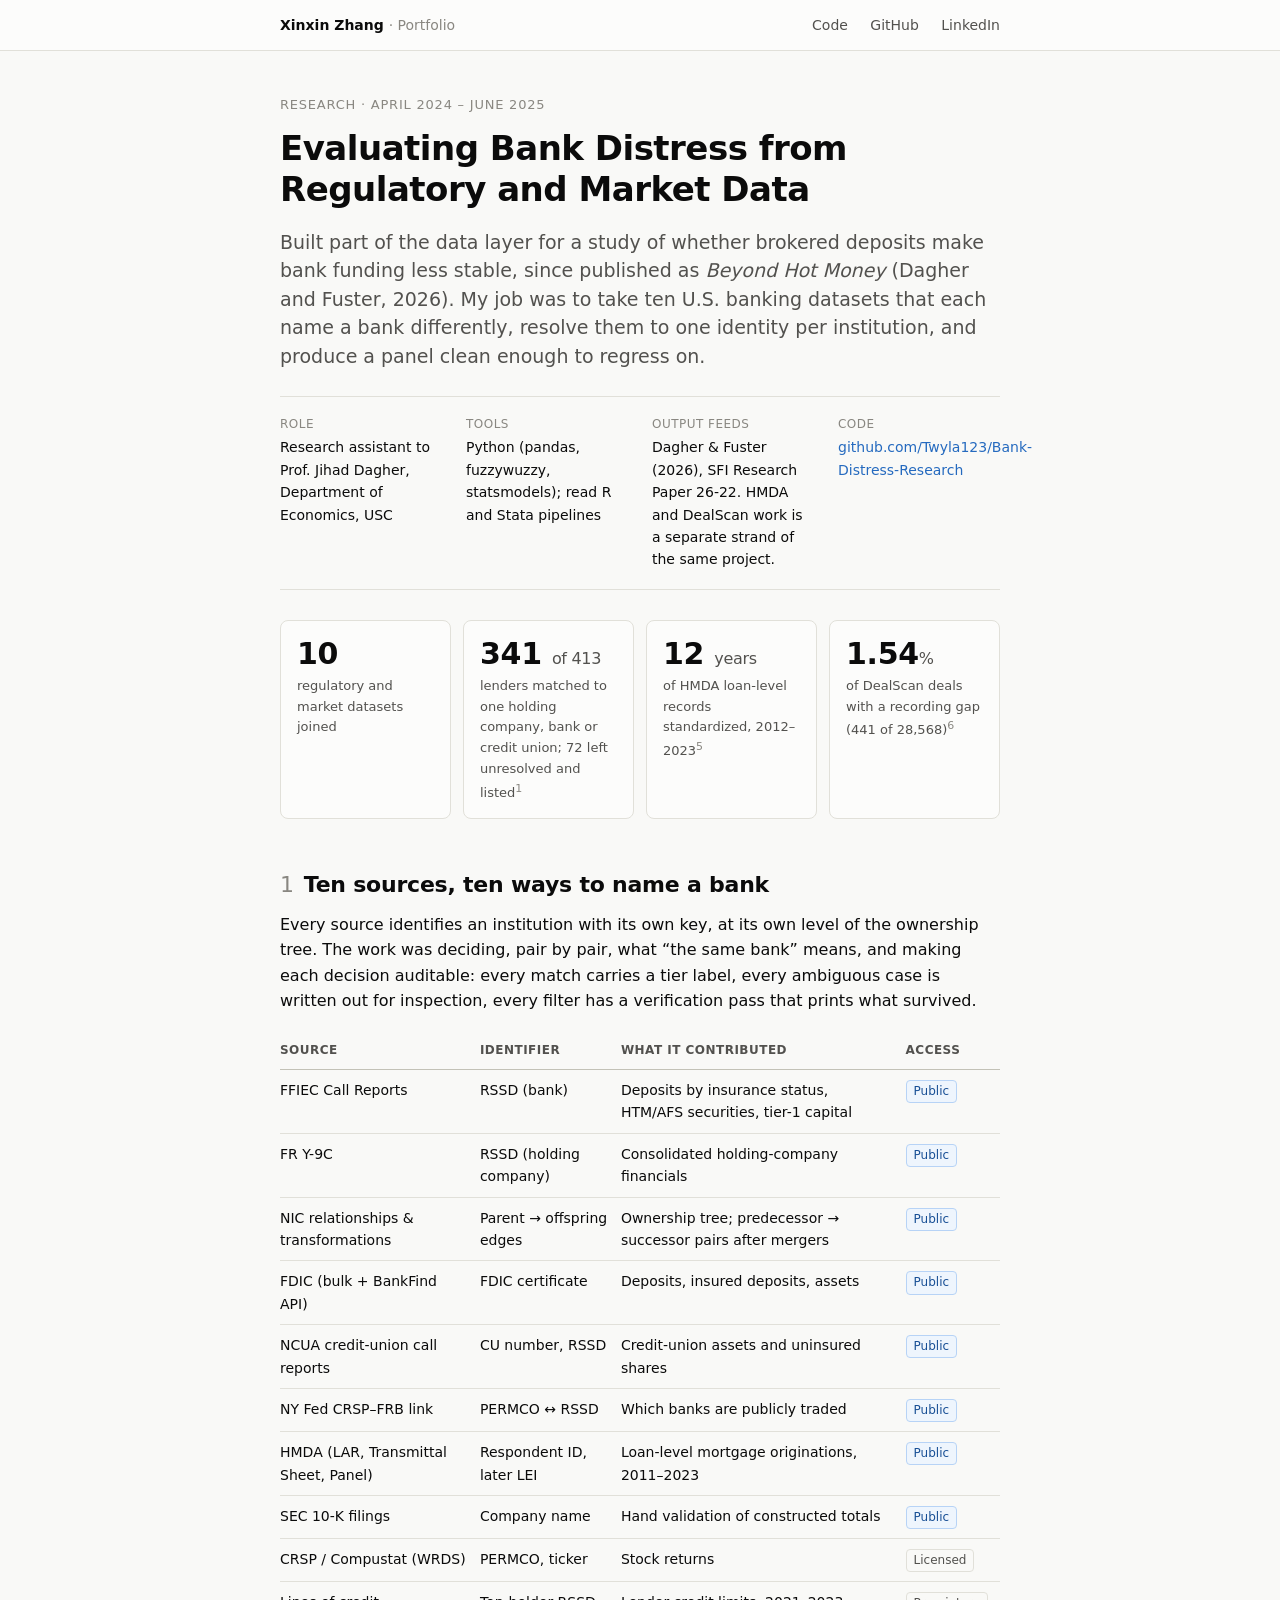
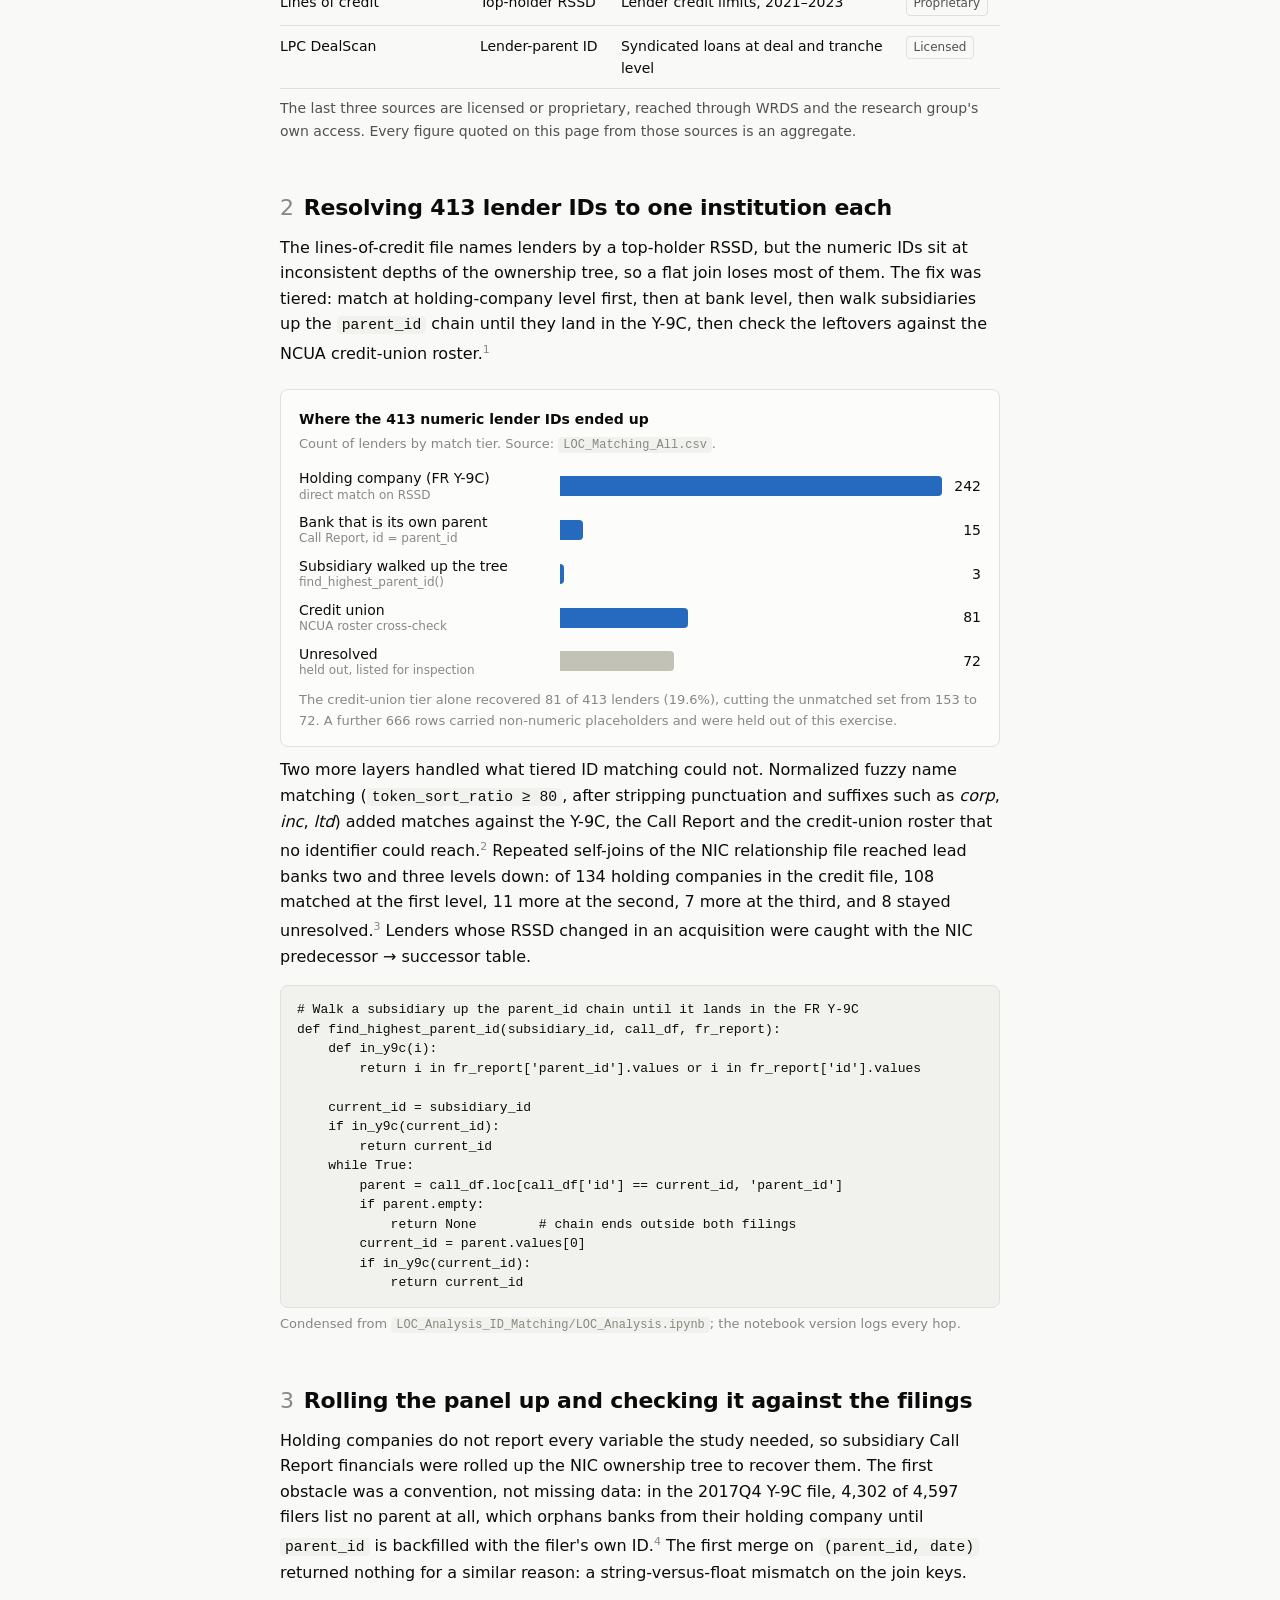
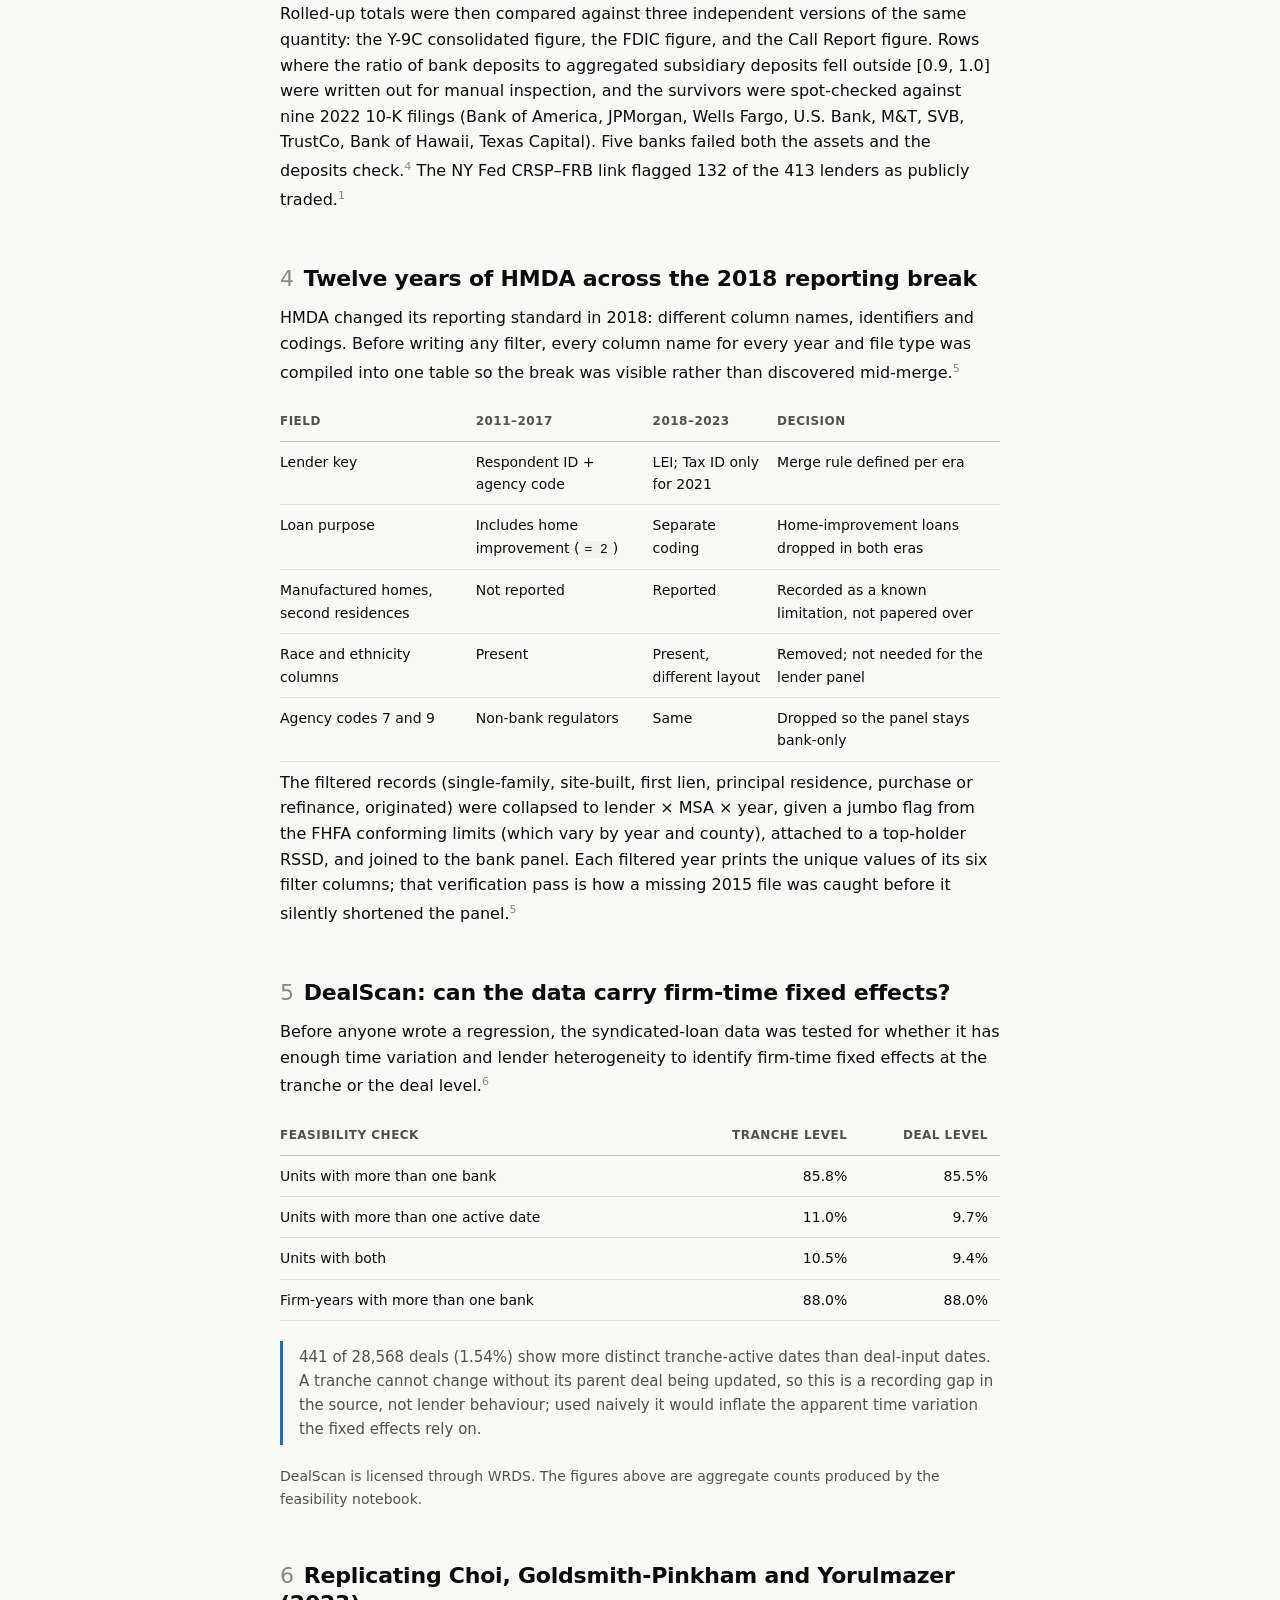
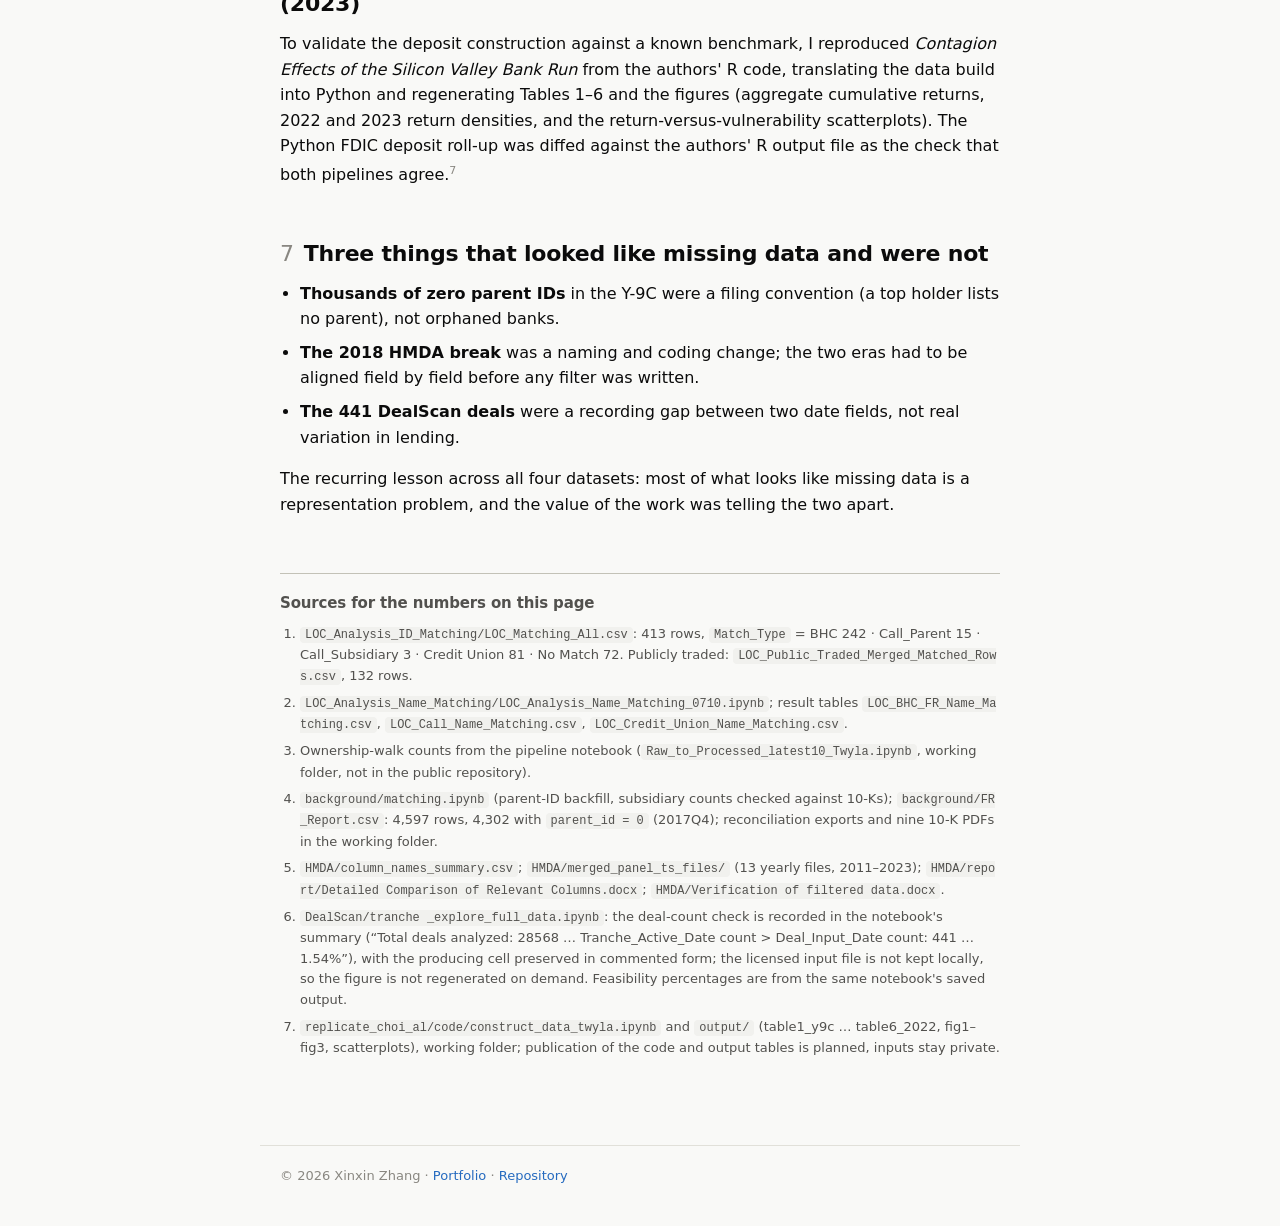
==== projects/bank-distress.html @ 2de37582 "Rewrite the homepage and add a project page for the bank distress work - homepage: identity and cont" ====
<!DOCTYPE html>
<html lang="en">
<head>
  <meta charset="UTF-8" />
  <meta name="viewport" content="width=device-width, initial-scale=1.0" />
  <title>Evaluating Bank Distress from Regulatory and Market Data · Xinxin Zhang</title>
  <meta name="description" content="How ten U.S. banking datasets were resolved to one bank identity, cross-checked against filings, and tested for fixed-effects feasibility. Research assistantship, USC Economics, 2024–2025." />
  <style>
    :root {
      color-scheme: light;
      --page: #f9f9f7;
      --surface: #fcfcfb;
      --ink: #0b0b0b;
      --ink-2: #52514e;
      --muted: #898781;
      --hairline: #e1e0d9;
      --baseline: #c3c2b7;
      --accent: #256abf;
      --accent-soft: #cde2fb;
      --code-bg: #f1f1ee;
      --max: 760px;
    }
    * { box-sizing: border-box; }
    html { -webkit-text-size-adjust: 100%; }
    body {
      margin: 0;
      background: var(--page);
      color: var(--ink);
      font: 16px/1.6 system-ui, -apple-system, "Segoe UI", Roboto, "Helvetica Neue", Arial, sans-serif;
      -webkit-font-smoothing: antialiased;
    }
    a { color: var(--accent); text-decoration: none; }
    a:hover { text-decoration: underline; }

    /* Top bar */
    .top {
      border-bottom: 1px solid var(--hairline);
      background: var(--surface);
    }
    .top-inner {
      max-width: var(--max); margin: 0 auto; padding: 14px 20px;
      display: flex; justify-content: space-between; align-items: center; gap: 16px; flex-wrap: wrap;
      font-size: 14px;
    }
    .top-inner .home { color: var(--ink); font-weight: 600; }
    .top-inner .home span { color: var(--muted); font-weight: 400; }
    .top-inner nav a { margin-left: 18px; color: var(--ink-2); }

    main { max-width: var(--max); margin: 0 auto; padding: 44px 20px 80px; }

    /* Title block */
    .eyebrow { font-size: 13px; letter-spacing: .06em; text-transform: uppercase; color: var(--muted); margin: 0 0 12px; }
    h1 { font-size: 34px; line-height: 1.2; letter-spacing: -.015em; margin: 0 0 18px; font-weight: 700; }
    .dek { font-size: 19px; line-height: 1.5; color: var(--ink-2); margin: 0 0 26px; }
    .meta {
      display: grid; grid-template-columns: repeat(auto-fit, minmax(150px, 1fr)); gap: 14px 24px;
      padding: 18px 0; border-top: 1px solid var(--hairline); border-bottom: 1px solid var(--hairline);
      font-size: 14px;
    }
    .meta dt { color: var(--muted); font-size: 12px; letter-spacing: .04em; text-transform: uppercase; margin-bottom: 2px; }
    .meta dd { margin: 0; color: var(--ink); }

    /* Stat tiles */
    .stats { display: grid; grid-template-columns: repeat(auto-fit, minmax(150px, 1fr)); gap: 12px; margin: 30px 0 10px; }
    .stat { background: var(--surface); border: 1px solid var(--hairline); border-radius: 8px; padding: 16px 16px 14px; }
    .stat .v { font-size: 30px; font-weight: 600; line-height: 1.1; letter-spacing: -.01em; }
    .stat .v small { font-size: 16px; font-weight: 500; color: var(--ink-2); }
    .stat .l { font-size: 13px; color: var(--ink-2); margin-top: 6px; }

    /* Sections */
    h2 { font-size: 22px; line-height: 1.3; letter-spacing: -.01em; margin: 52px 0 12px; font-weight: 700; }
    h2 .n { color: var(--muted); font-weight: 500; margin-right: 10px; }
    p { margin: 0 0 16px; }
    .note { font-size: 14px; color: var(--ink-2); }
    sup a { font-size: 11px; color: var(--muted); }

    /* Tables */
    .tbl-wrap { overflow-x: auto; margin: 18px 0 8px; }
    table { border-collapse: collapse; width: 100%; font-size: 14px; }
    th, td { text-align: left; padding: 9px 12px 9px 0; border-bottom: 1px solid var(--hairline); vertical-align: top; }
    th { font-weight: 600; color: var(--ink-2); font-size: 12px; letter-spacing: .04em; text-transform: uppercase; border-bottom: 1px solid var(--baseline); }
    td.num { font-variant-numeric: tabular-nums; text-align: right; padding-right: 12px; white-space: nowrap; }
    th.num { text-align: right; padding-right: 12px; }
    .tag { display: inline-block; font-size: 12px; padding: 1px 7px; border-radius: 4px; border: 1px solid var(--hairline); color: var(--ink-2); white-space: nowrap; }
    .tag.pub { border-color: #b7d3f6; color: #184f95; background: #eef5fd; }

    /* Bar chart (HTML) */
    figure { margin: 22px 0 10px; background: var(--surface); border: 1px solid var(--hairline); border-radius: 8px; padding: 18px 18px 14px; }
    figure .ft { font-size: 14px; font-weight: 600; margin: 0 0 4px; }
    figure .fs { font-size: 13px; color: var(--muted); margin: 0 0 14px; }
    .bars { display: grid; grid-template-columns: minmax(150px, 1.3fr) minmax(120px, 2fr) auto; gap: 10px 12px; align-items: center; font-size: 14px; }
    .bars .lab { color: var(--ink); line-height: 1.3; }
    .bars .lab small { display: block; color: var(--muted); font-size: 12px; }
    .bars .track { height: 20px; position: relative; }
    .bars .bar { position: absolute; left: 0; top: 0; height: 20px; background: var(--accent); border-radius: 0 4px 4px 0; }
    .bars .bar.off { background: var(--baseline); }
    .bars .val { font-variant-numeric: tabular-nums; color: var(--ink); min-width: 3ch; text-align: right; }
    figcaption { font-size: 13px; color: var(--muted); margin-top: 12px; }

    /* Code */
    pre { background: var(--code-bg); border: 1px solid var(--hairline); border-radius: 8px; padding: 14px 16px; overflow-x: auto; font: 13px/1.5 ui-monospace, "SF Mono", Menlo, Consolas, monospace; margin: 14px 0 6px; }
    code { font-family: ui-monospace, "SF Mono", Menlo, Consolas, monospace; font-size: .92em; background: var(--code-bg); padding: 1px 5px; border-radius: 4px; }
    pre code { background: none; padding: 0; font-size: inherit; }
    .cap { font-size: 13px; color: var(--muted); margin: 0 0 16px; }

    /* Callout */
    .callout { border-left: 3px solid var(--accent); padding: 4px 0 4px 16px; margin: 20px 0; color: var(--ink-2); font-size: 15px; }

    ul.tight { padding-left: 20px; margin: 0 0 16px; }
    ul.tight li { margin-bottom: 8px; }

    /* Sources */
    .sources { margin-top: 56px; padding-top: 20px; border-top: 1px solid var(--baseline); font-size: 13px; color: var(--ink-2); }
    .sources h2 { font-size: 15px; margin: 0 0 10px; }
    .sources ol { padding-left: 20px; margin: 0; }
    .sources li { margin-bottom: 6px; }
    .sources code { word-break: break-all; }

    footer { max-width: var(--max); margin: 0 auto; padding: 20px 20px 48px; font-size: 13px; color: var(--muted); border-top: 1px solid var(--hairline); }

    @media (max-width: 560px) {
      h1 { font-size: 27px; }
      .dek { font-size: 17px; }
      .stat .v { font-size: 26px; }
      .bars { grid-template-columns: 1fr; gap: 4px 0; }
      .bars .track { margin-top: 4px; }
      .bars .val { text-align: left; margin-bottom: 10px; }
    }
    @media print {
      .top, footer { display: none; }
      body { background: #fff; }
      figure, .stat, pre { break-inside: avoid; }
    }
  </style>
</head>
<body>
  <div class="top">
    <div class="top-inner">
      <a class="home" href="../index.html">Xinxin Zhang <span>· Portfolio</span></a>
      <nav>
        <a href="https://github.com/Twyla123/Bank-Distress-Research" target="_blank" rel="noopener">Code</a>
        <a href="https://github.com/Twyla123" target="_blank" rel="noopener">GitHub</a>
        <a href="https://linkedin.com/in/twyla-zhang" target="_blank" rel="noopener">LinkedIn</a>
      </nav>
    </div>
  </div>

  <main>
    <p class="eyebrow">Research · April 2024 – June 2025</p>
    <h1>Evaluating Bank Distress from Regulatory and Market Data</h1>
    <p class="dek">Built part of the data layer for a study of whether brokered deposits make bank funding less stable, since published as <em>Beyond Hot Money</em> (Dagher and Fuster, 2026). My job was to take ten U.S. banking datasets that each name a bank differently, resolve them to one identity per institution, and produce a panel clean enough to regress on.</p>

    <dl class="meta">
      <div><dt>Role</dt><dd>Research assistant to Prof. Jihad Dagher, Department of Economics, USC</dd></div>
      <div><dt>Tools</dt><dd>Python (pandas, fuzzywuzzy, statsmodels); read R and Stata pipelines</dd></div>
      <div><dt>Output feeds</dt><dd>Dagher &amp; Fuster (2026), SFI Research Paper 26-22. HMDA and DealScan work is a separate strand of the same project.</dd></div>
      <div><dt>Code</dt><dd><a href="https://github.com/Twyla123/Bank-Distress-Research" target="_blank" rel="noopener">github.com/Twyla123/Bank-Distress-Research</a></dd></div>
    </dl>

    <div class="stats">
      <div class="stat"><div class="v">10</div><div class="l">regulatory and market datasets joined</div></div>
      <div class="stat"><div class="v">341 <small>of 413</small></div><div class="l">lenders matched to one holding company, bank or credit union; 72 left unresolved and listed<sup><a href="#s1">1</a></sup></div></div>
      <div class="stat"><div class="v">12 <small>years</small></div><div class="l">of HMDA loan-level records standardized, 2012–2023<sup><a href="#s5">5</a></sup></div></div>
      <div class="stat"><div class="v">1.54<small>%</small></div><div class="l">of DealScan deals with a recording gap (441 of 28,568)<sup><a href="#s6">6</a></sup></div></div>
    </div>

    <h2><span class="n">1</span>Ten sources, ten ways to name a bank</h2>
    <p>Every source identifies an institution with its own key, at its own level of the ownership tree. The work was deciding, pair by pair, what “the same bank” means, and making each decision auditable: every match carries a tier label, every ambiguous case is written out for inspection, every filter has a verification pass that prints what survived.</p>
    <div class="tbl-wrap">
      <table>
        <thead><tr><th>Source</th><th>Identifier</th><th>What it contributed</th><th>Access</th></tr></thead>
        <tbody>
          <tr><td>FFIEC Call Reports</td><td>RSSD (bank)</td><td>Deposits by insurance status, HTM/AFS securities, tier-1 capital</td><td><span class="tag pub">Public</span></td></tr>
          <tr><td>FR Y-9C</td><td>RSSD (holding company)</td><td>Consolidated holding-company financials</td><td><span class="tag pub">Public</span></td></tr>
          <tr><td>NIC relationships &amp; transformations</td><td>Parent → offspring edges</td><td>Ownership tree; predecessor → successor pairs after mergers</td><td><span class="tag pub">Public</span></td></tr>
          <tr><td>FDIC (bulk + BankFind API)</td><td>FDIC certificate</td><td>Deposits, insured deposits, assets</td><td><span class="tag pub">Public</span></td></tr>
          <tr><td>NCUA credit-union call reports</td><td>CU number, RSSD</td><td>Credit-union assets and uninsured shares</td><td><span class="tag pub">Public</span></td></tr>
          <tr><td>NY Fed CRSP–FRB link</td><td>PERMCO ↔ RSSD</td><td>Which banks are publicly traded</td><td><span class="tag pub">Public</span></td></tr>
          <tr><td>HMDA (LAR, Transmittal Sheet, Panel)</td><td>Respondent ID, later LEI</td><td>Loan-level mortgage originations, 2011–2023</td><td><span class="tag pub">Public</span></td></tr>
          <tr><td>SEC 10-K filings</td><td>Company name</td><td>Hand validation of constructed totals</td><td><span class="tag pub">Public</span></td></tr>
          <tr><td>CRSP / Compustat (WRDS)</td><td>PERMCO, ticker</td><td>Stock returns</td><td><span class="tag">Licensed</span></td></tr>
          <tr><td>Lines of credit</td><td>Top-holder RSSD</td><td>Lender credit limits, 2021–2023</td><td><span class="tag">Proprietary</span></td></tr>
          <tr><td>LPC DealScan</td><td>Lender-parent ID</td><td>Syndicated loans at deal and tranche level</td><td><span class="tag">Licensed</span></td></tr>
        </tbody>
      </table>
    </div>
    <p class="note">The last three sources are licensed or proprietary, reached through WRDS and the research group's own access. Every figure quoted on this page from those sources is an aggregate.</p>

    <h2><span class="n">2</span>Resolving 413 lender IDs to one institution each</h2>
    <p>The lines-of-credit file names lenders by a top-holder RSSD, but the numeric IDs sit at inconsistent depths of the ownership tree, so a flat join loses most of them. The fix was tiered: match at holding-company level first, then at bank level, then walk subsidiaries up the <code>parent_id</code> chain until they land in the Y-9C, then check the leftovers against the NCUA credit-union roster.<sup><a href="#s1">1</a></sup></p>

    <figure>
      <p class="ft">Where the 413 numeric lender IDs ended up</p>
      <p class="fs">Count of lenders by match tier. Source: <code>LOC_Matching_All.csv</code>.</p>
      <div class="bars" role="img" aria-label="Bar chart: 242 matched at holding-company level, 15 at bank level as their own parent, 3 at subsidiary level walked up, 81 recovered via the credit-union roster, 72 unresolved.">
        <div class="lab">Holding company (FR Y-9C)<small>direct match on RSSD</small></div><div class="track"><div class="bar" style="width:100%" title="242 lenders"></div></div><div class="val">242</div>
        <div class="lab">Bank that is its own parent<small>Call Report, id = parent_id</small></div><div class="track"><div class="bar" style="width:6.2%" title="15 lenders"></div></div><div class="val">15</div>
        <div class="lab">Subsidiary walked up the tree<small>find_highest_parent_id()</small></div><div class="track"><div class="bar" style="width:1.2%" title="3 lenders"></div></div><div class="val">3</div>
        <div class="lab">Credit union<small>NCUA roster cross-check</small></div><div class="track"><div class="bar" style="width:33.5%" title="81 lenders"></div></div><div class="val">81</div>
        <div class="lab">Unresolved<small>held out, listed for inspection</small></div><div class="track"><div class="bar off" style="width:29.8%" title="72 lenders"></div></div><div class="val">72</div>
      </div>
      <figcaption>The credit-union tier alone recovered 81 of 413 lenders (19.6%), cutting the unmatched set from 153 to 72. A further 666 rows carried non-numeric placeholders and were held out of this exercise.</figcaption>
    </figure>

    <p>Two more layers handled what tiered ID matching could not. Normalized fuzzy name matching (<code>token_sort_ratio ≥ 80</code>, after stripping punctuation and suffixes such as <em>corp</em>, <em>inc</em>, <em>ltd</em>) added matches against the Y-9C, the Call Report and the credit-union roster that no identifier could reach.<sup><a href="#s2">2</a></sup> Repeated self-joins of the NIC relationship file reached lead banks two and three levels down: of 134 holding companies in the credit file, 108 matched at the first level, 11 more at the second, 7 more at the third, and 8 stayed unresolved.<sup><a href="#s3">3</a></sup> Lenders whose RSSD changed in an acquisition were caught with the NIC predecessor → successor table.</p>

    <pre><code># Walk a subsidiary up the parent_id chain until it lands in the FR Y-9C
def find_highest_parent_id(subsidiary_id, call_df, fr_report):
    def in_y9c(i):
        return i in fr_report['parent_id'].values or i in fr_report['id'].values

    current_id = subsidiary_id
    if in_y9c(current_id):
        return current_id
    while True:
        parent = call_df.loc[call_df['id'] == current_id, 'parent_id']
        if parent.empty:
            return None        # chain ends outside both filings
        current_id = parent.values[0]
        if in_y9c(current_id):
            return current_id</code></pre>
    <p class="cap">Condensed from <code>LOC_Analysis_ID_Matching/LOC_Analysis.ipynb</code>; the notebook version logs every hop.</p>

    <h2><span class="n">3</span>Rolling the panel up and checking it against the filings</h2>
    <p>Holding companies do not report every variable the study needed, so subsidiary Call Report financials were rolled up the NIC ownership tree to recover them. The first obstacle was a convention, not missing data: in the 2017Q4 Y-9C file, 4,302 of 4,597 filers list no parent at all, which orphans banks from their holding company until <code>parent_id</code> is backfilled with the filer's own ID.<sup><a href="#s4">4</a></sup> The first merge on <code>(parent_id, date)</code> returned nothing for a similar reason: a string-versus-float mismatch on the join keys.</p>
    <p>Rolled-up totals were then compared against three independent versions of the same quantity: the Y-9C consolidated figure, the FDIC figure, and the Call Report figure. Rows where the ratio of bank deposits to aggregated subsidiary deposits fell outside [0.9, 1.0] were written out for manual inspection, and the survivors were spot-checked against nine 2022 10-K filings (Bank of America, JPMorgan, Wells Fargo, U.S. Bank, M&amp;T, SVB, TrustCo, Bank of Hawaii, Texas Capital). Five banks failed both the assets and the deposits check.<sup><a href="#s4">4</a></sup> The NY Fed CRSP–FRB link flagged 132 of the 413 lenders as publicly traded.<sup><a href="#s1">1</a></sup></p>

    <h2><span class="n">4</span>Twelve years of HMDA across the 2018 reporting break</h2>
    <p>HMDA changed its reporting standard in 2018: different column names, identifiers and codings. Before writing any filter, every column name for every year and file type was compiled into one table so the break was visible rather than discovered mid-merge.<sup><a href="#s5">5</a></sup></p>
    <div class="tbl-wrap">
      <table>
        <thead><tr><th>Field</th><th>2011–2017</th><th>2018–2023</th><th>Decision</th></tr></thead>
        <tbody>
          <tr><td>Lender key</td><td>Respondent ID + agency code</td><td>LEI; Tax ID only for 2021</td><td>Merge rule defined per era</td></tr>
          <tr><td>Loan purpose</td><td>Includes home improvement (<code>= 2</code>)</td><td>Separate coding</td><td>Home-improvement loans dropped in both eras</td></tr>
          <tr><td>Manufactured homes, second residences</td><td>Not reported</td><td>Reported</td><td>Recorded as a known limitation, not papered over</td></tr>
          <tr><td>Race and ethnicity columns</td><td>Present</td><td>Present, different layout</td><td>Removed; not needed for the lender panel</td></tr>
          <tr><td>Agency codes 7 and 9</td><td>Non-bank regulators</td><td>Same</td><td>Dropped so the panel stays bank-only</td></tr>
        </tbody>
      </table>
    </div>
    <p>The filtered records (single-family, site-built, first lien, principal residence, purchase or refinance, originated) were collapsed to lender × MSA × year, given a jumbo flag from the FHFA conforming limits (which vary by year and county), attached to a top-holder RSSD, and joined to the bank panel. Each filtered year prints the unique values of its six filter columns; that verification pass is how a missing 2015 file was caught before it silently shortened the panel.<sup><a href="#s5">5</a></sup></p>

    <h2><span class="n">5</span>DealScan: can the data carry firm-time fixed effects?</h2>
    <p>Before anyone wrote a regression, the syndicated-loan data was tested for whether it has enough time variation and lender heterogeneity to identify firm-time fixed effects at the tranche or the deal level.<sup><a href="#s6">6</a></sup></p>
    <div class="tbl-wrap">
      <table>
        <thead><tr><th>Feasibility check</th><th class="num">Tranche level</th><th class="num">Deal level</th></tr></thead>
        <tbody>
          <tr><td>Units with more than one bank</td><td class="num">85.8%</td><td class="num">85.5%</td></tr>
          <tr><td>Units with more than one active date</td><td class="num">11.0%</td><td class="num">9.7%</td></tr>
          <tr><td>Units with both</td><td class="num">10.5%</td><td class="num">9.4%</td></tr>
          <tr><td>Firm-years with more than one bank</td><td class="num">88.0%</td><td class="num">88.0%</td></tr>
        </tbody>
      </table>
    </div>
    <div class="callout">441 of 28,568 deals (1.54%) show more distinct tranche-active dates than deal-input dates. A tranche cannot change without its parent deal being updated, so this is a recording gap in the source, not lender behaviour; used naively it would inflate the apparent time variation the fixed effects rely on.</div>
    <p class="note">DealScan is licensed through WRDS. The figures above are aggregate counts produced by the feasibility notebook.</p>

    <h2><span class="n">6</span>Replicating Choi, Goldsmith-Pinkham and Yorulmazer (2023)</h2>
    <p>To validate the deposit construction against a known benchmark, I reproduced <em>Contagion Effects of the Silicon Valley Bank Run</em> from the authors' R code, translating the data build into Python and regenerating Tables 1–6 and the figures (aggregate cumulative returns, 2022 and 2023 return densities, and the return-versus-vulnerability scatterplots). The Python FDIC deposit roll-up was diffed against the authors' R output file as the check that both pipelines agree.<sup><a href="#s7">7</a></sup></p>

    <h2><span class="n">7</span>Three things that looked like missing data and were not</h2>
    <ul class="tight">
      <li><strong>Thousands of zero parent IDs</strong> in the Y-9C were a filing convention (a top holder lists no parent), not orphaned banks.</li>
      <li><strong>The 2018 HMDA break</strong> was a naming and coding change; the two eras had to be aligned field by field before any filter was written.</li>
      <li><strong>The 441 DealScan deals</strong> were a recording gap between two date fields, not real variation in lending.</li>
    </ul>
    <p>The recurring lesson across all four datasets: most of what looks like missing data is a representation problem, and the value of the work was telling the two apart.</p>

    <section class="sources" id="sources">
      <h2>Sources for the numbers on this page</h2>
      <ol>
        <li id="s1"><code>LOC_Analysis_ID_Matching/LOC_Matching_All.csv</code>: 413 rows, <code>Match_Type</code> = BHC 242 · Call_Parent 15 · Call_Subsidiary 3 · Credit Union 81 · No Match 72. Publicly traded: <code>LOC_Public_Traded_Merged_Matched_Rows.csv</code>, 132 rows.</li>
        <li id="s2"><code>LOC_Analysis_Name_Matching/LOC_Analysis_Name_Matching_0710.ipynb</code>; result tables <code>LOC_BHC_FR_Name_Matching.csv</code>, <code>LOC_Call_Name_Matching.csv</code>, <code>LOC_Credit_Union_Name_Matching.csv</code>.</li>
        <li id="s3">Ownership-walk counts from the pipeline notebook (<code>Raw_to_Processed_latest10_Twyla.ipynb</code>, working folder, not in the public repository).</li>
        <li id="s4"><code>background/matching.ipynb</code> (parent-ID backfill, subsidiary counts checked against 10-Ks); <code>background/FR_Report.csv</code>: 4,597 rows, 4,302 with <code>parent_id = 0</code> (2017Q4); reconciliation exports and nine 10-K PDFs in the working folder.</li>
        <li id="s5"><code>HMDA/column_names_summary.csv</code>; <code>HMDA/merged_panel_ts_files/</code> (13 yearly files, 2011–2023); <code>HMDA/report/Detailed Comparison of Relevant Columns.docx</code>; <code>HMDA/Verification of filtered data.docx</code>.</li>
        <li id="s6"><code>DealScan/tranche _explore_full_data.ipynb</code>: the deal-count check is recorded in the notebook's summary (“Total deals analyzed: 28568 … Tranche_Active_Date count &gt; Deal_Input_Date count: 441 … 1.54%”), with the producing cell preserved in commented form; the licensed input file is not kept locally, so the figure is not regenerated on demand. Feasibility percentages are from the same notebook's saved output.</li>
        <li id="s7"><code>replicate_choi_al/code/construct_data_twyla.ipynb</code> and <code>output/</code> (table1_y9c … table6_2022, fig1–fig3, scatterplots), working folder; publication of the code and output tables is planned, inputs stay private.</li>
      </ol>
    </section>
  </main>

  <footer>© 2026 Xinxin Zhang · <a href="../index.html">Portfolio</a> · <a href="https://github.com/Twyla123/Bank-Distress-Research" target="_blank" rel="noopener">Repository</a></footer>
</body>
</html>
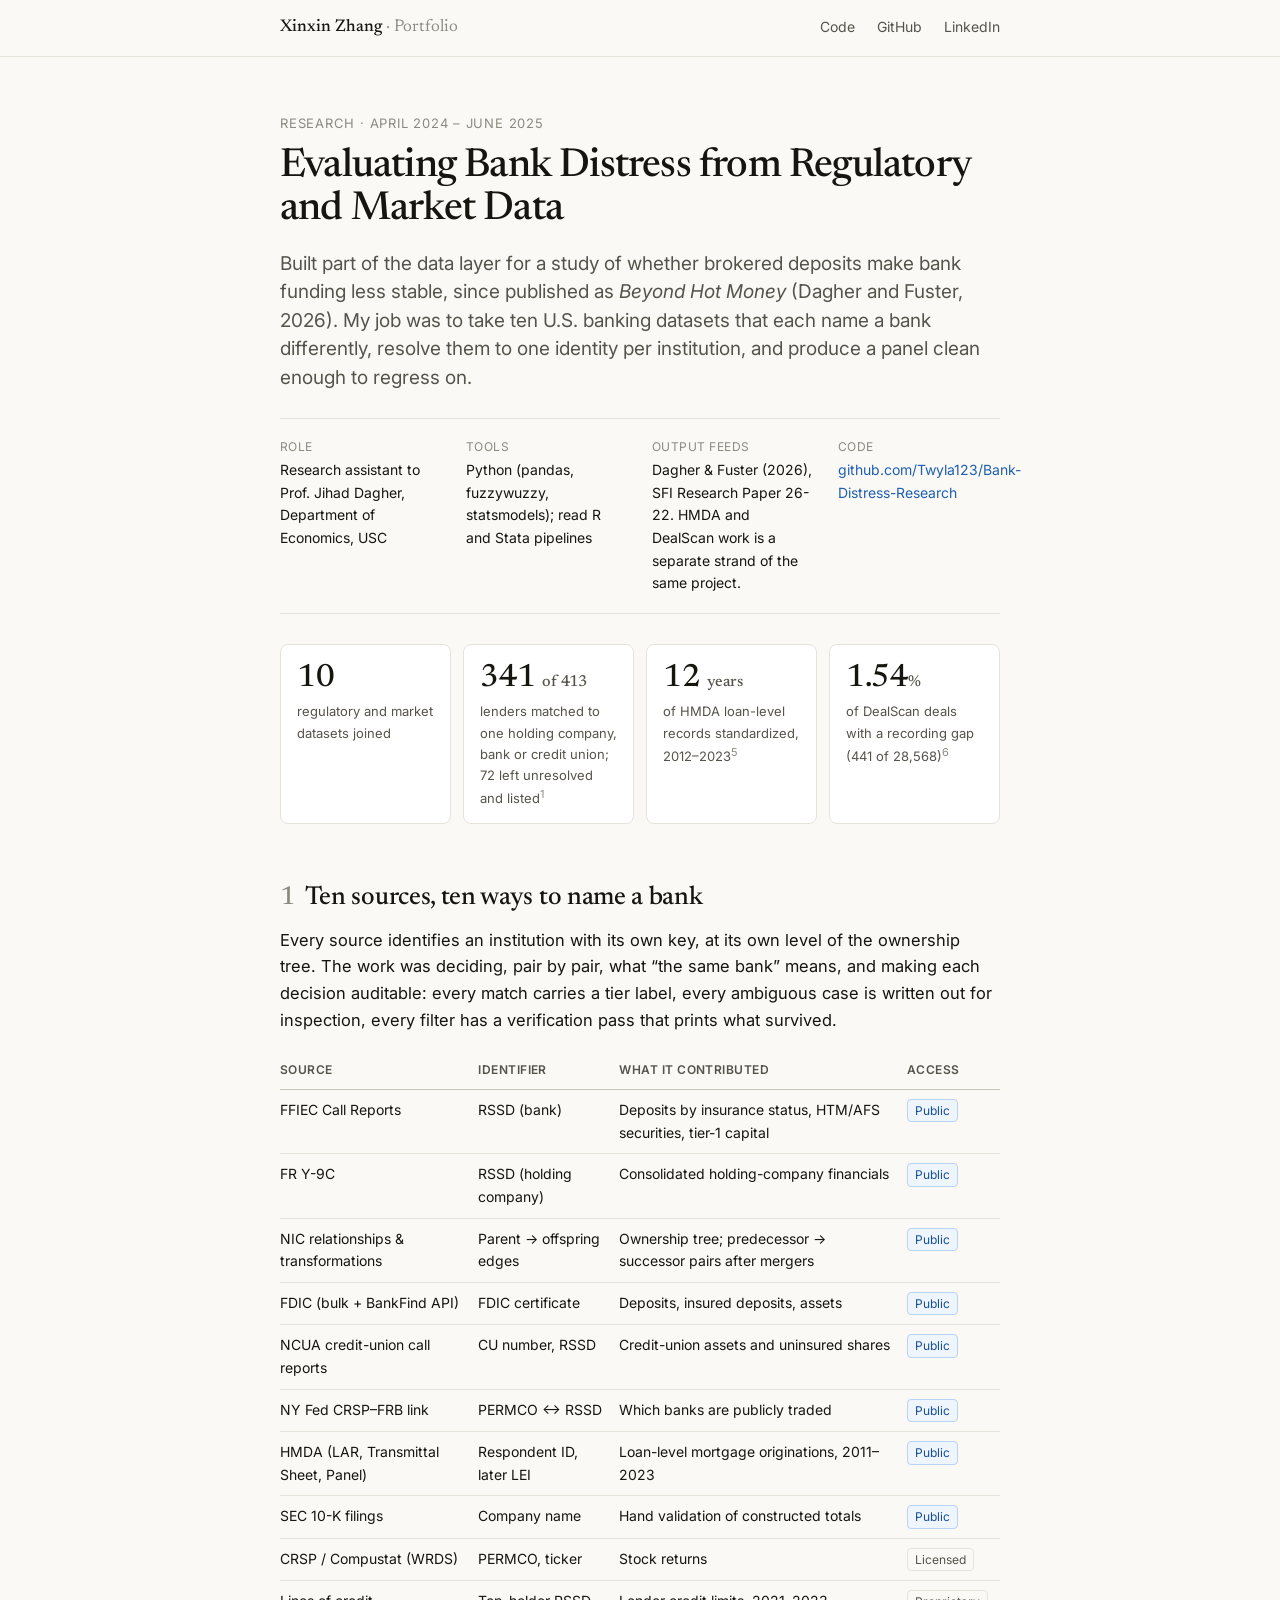
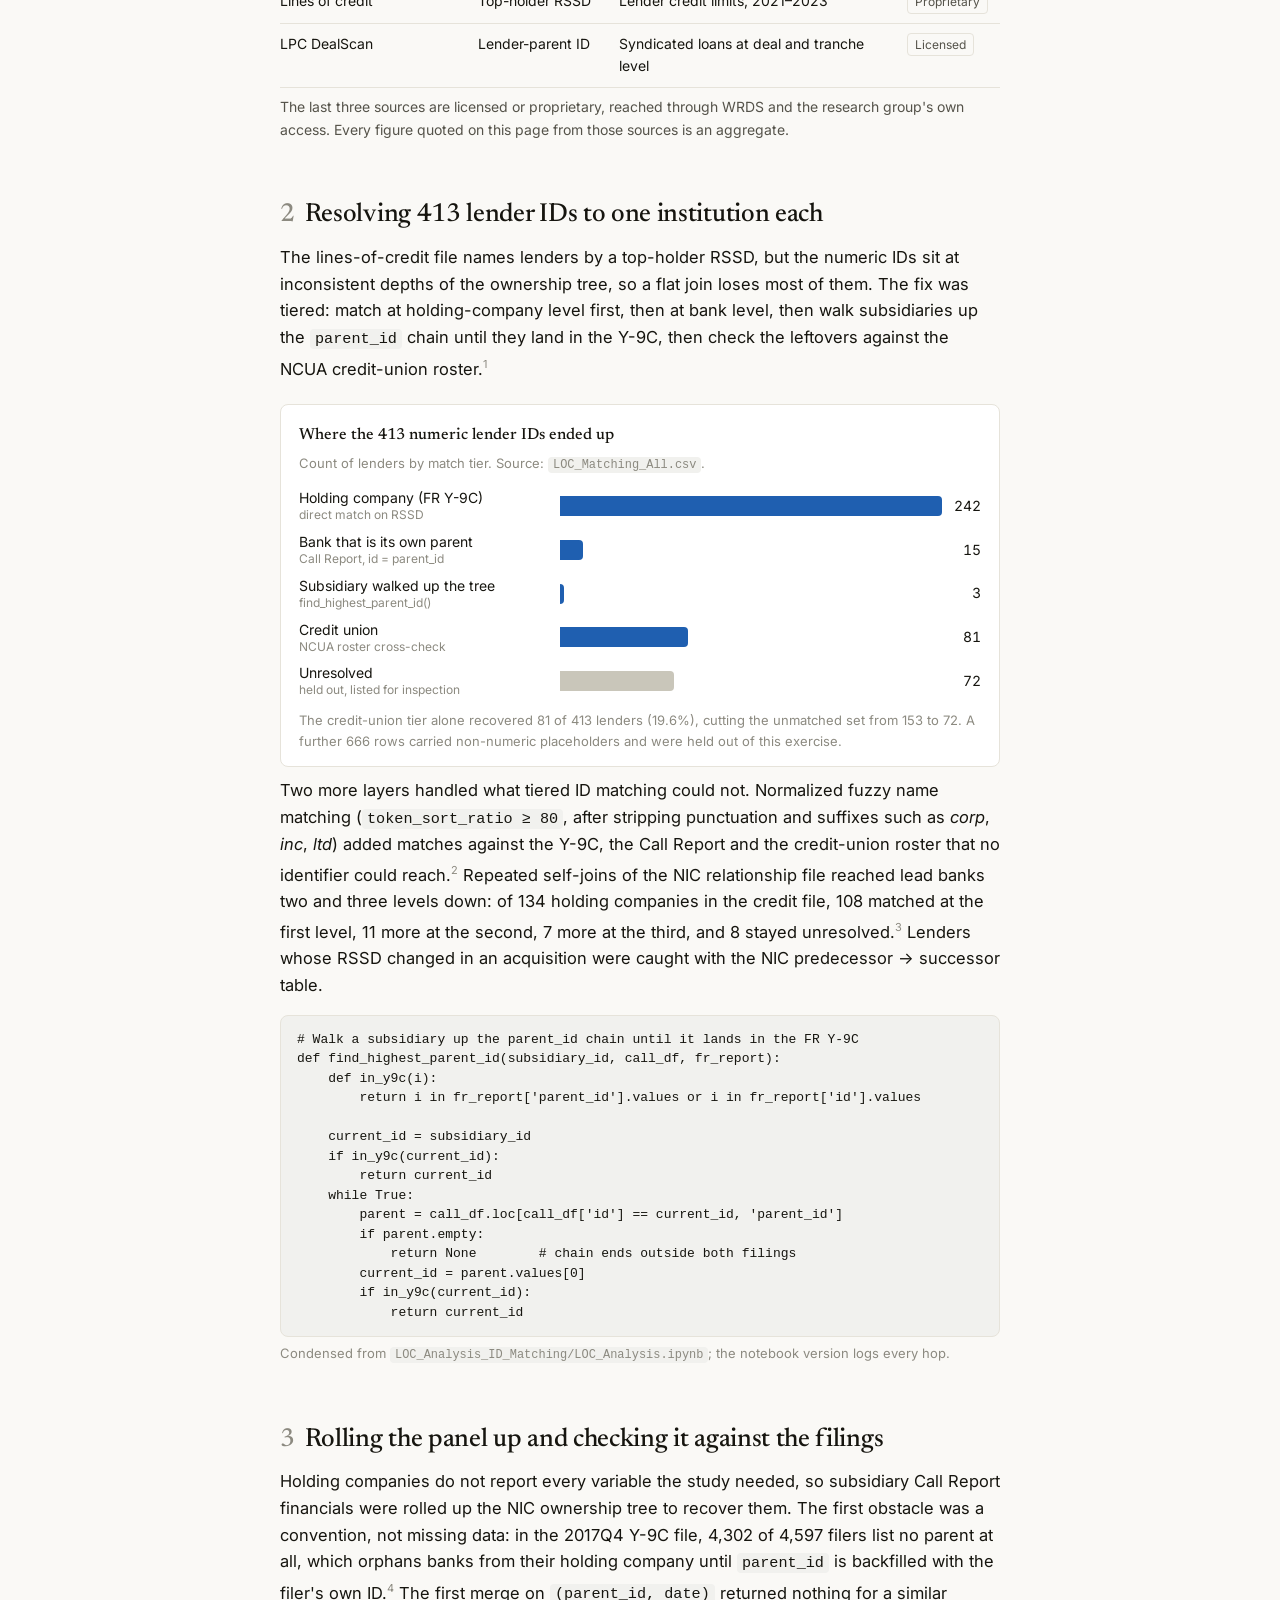
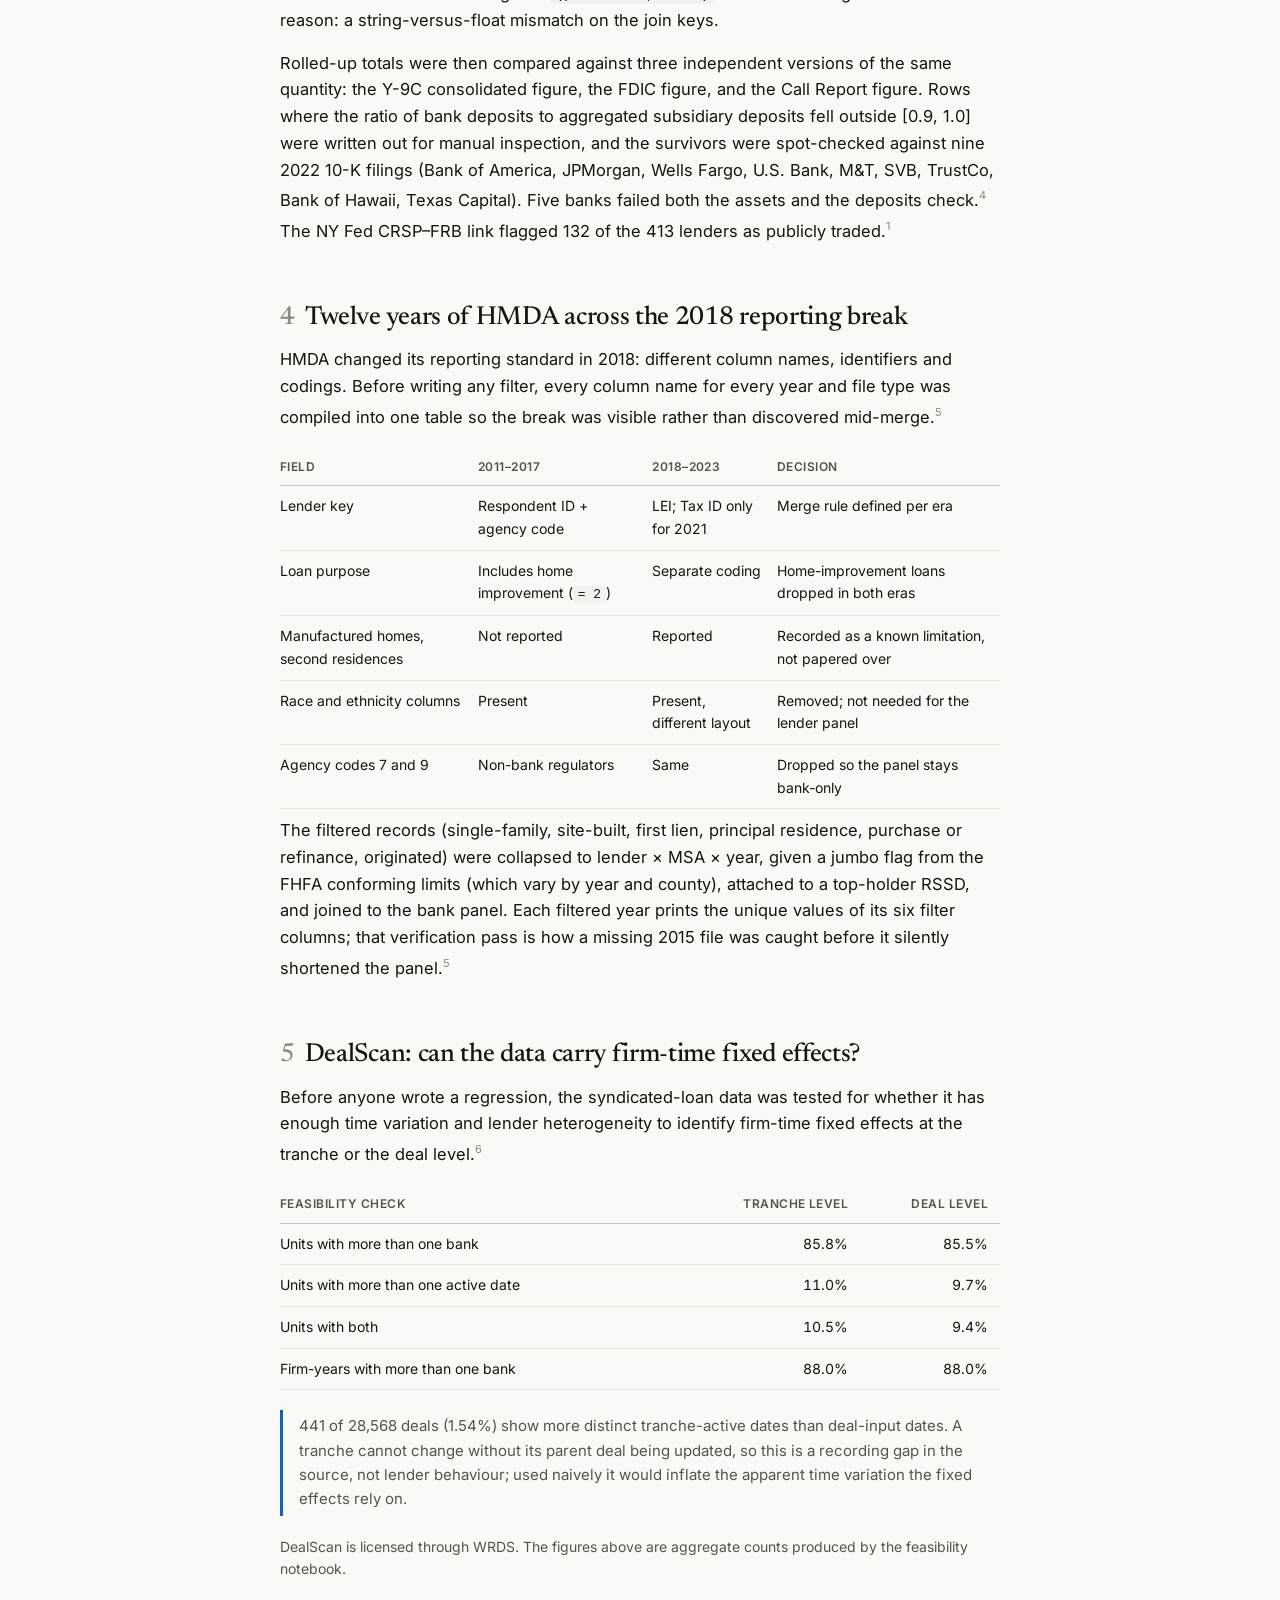
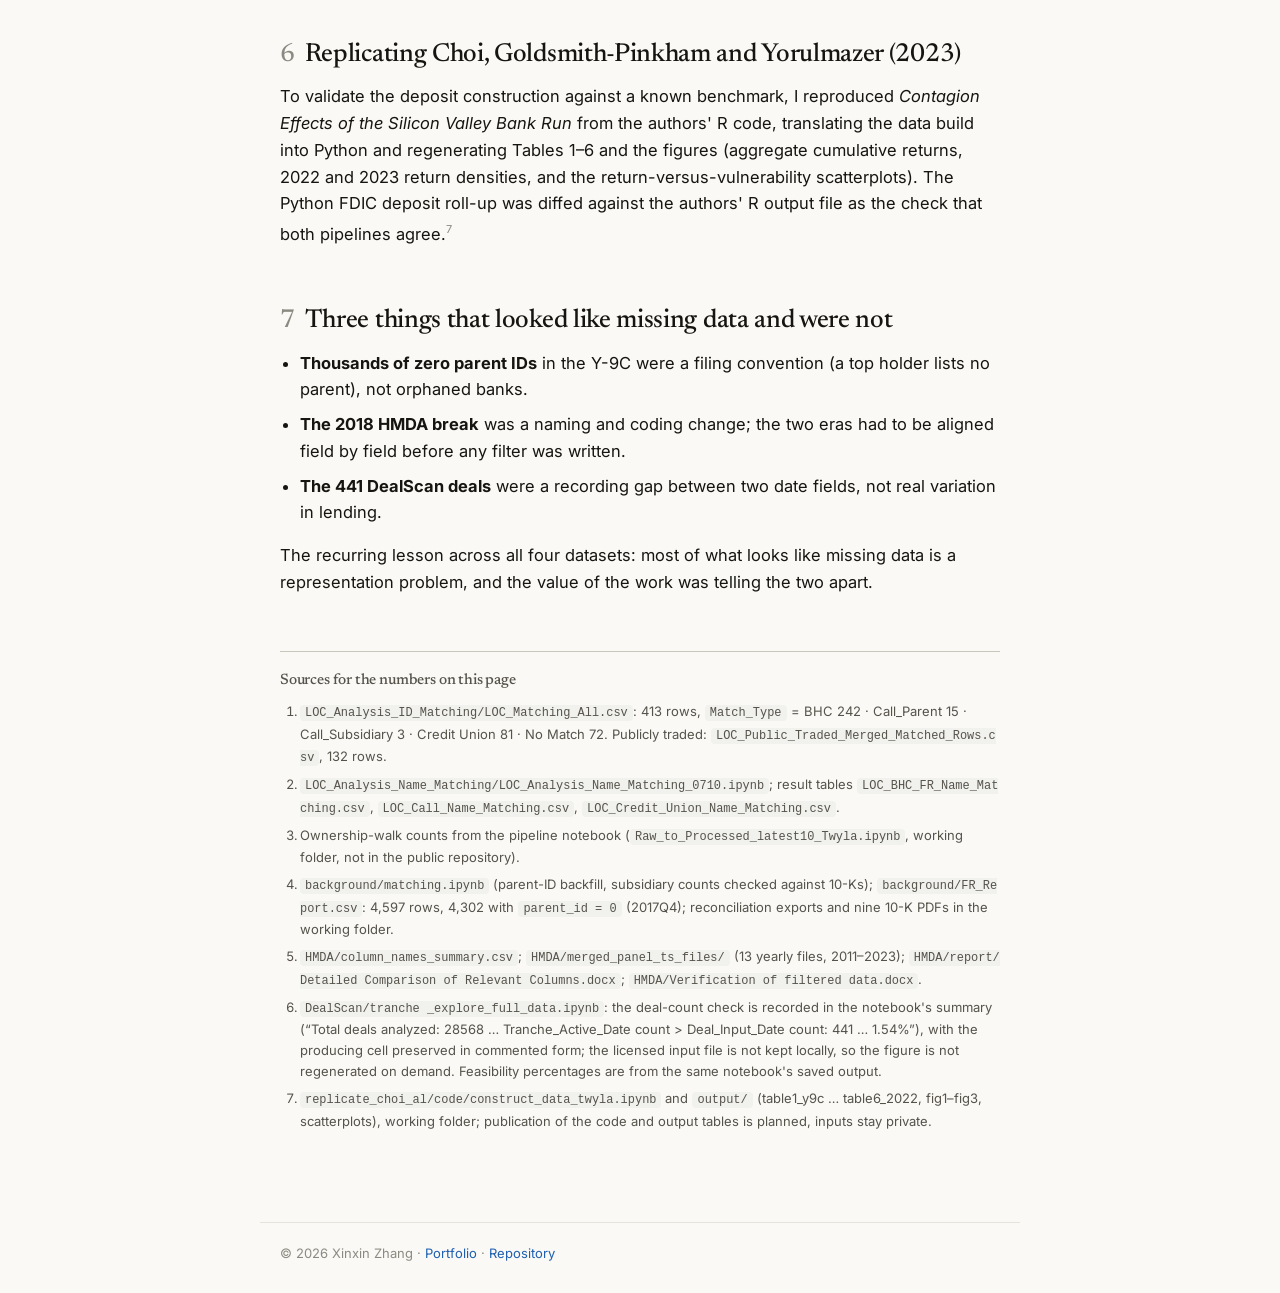
==== commit df4a079b: "Give the site a typeface and more air Newsreader for headings and figures, Inter for body text, a wa" ====
--- a/projects/bank-distress.html
+++ b/projects/bank-distress.html
@@ -8,14 +8,16 @@
   <style>
     :root {
       color-scheme: light;
-      --page: #f9f9f7;
-      --surface: #fcfcfb;
-      --ink: #0b0b0b;
-      --ink-2: #52514e;
-      --muted: #898781;
-      --hairline: #e1e0d9;
-      --baseline: #c3c2b7;
-      --accent: #256abf;
+      --page: #faf9f6;
+      --surface: #ffffff;
+      --ink: #16150f;
+      --ink-2: #55534a;
+      --muted: #8c8a80;
+      --hairline: #e6e3da;
+      --baseline: #c9c6ba;
+      --accent: #1f5fb0;
+      --serif: "Newsreader", Georgia, "Times New Roman", serif;
+      --sans: "Inter", system-ui, -apple-system, "Segoe UI", Roboto, sans-serif;
       --accent-soft: #cde2fb;
       --code-bg: #f1f1ee;
       --max: 760px;
@@ -26,7 +28,8 @@
       margin: 0;
       background: var(--page);
       color: var(--ink);
-      font: 16px/1.6 system-ui, -apple-system, "Segoe UI", Roboto, "Helvetica Neue", Arial, sans-serif;
+      font: 16.5px/1.62 var(--sans);
+      text-rendering: optimizeLegibility;
       -webkit-font-smoothing: antialiased;
     }
     a { color: var(--accent); text-decoration: none; }
@@ -35,22 +38,25 @@
     /* Top bar */
     .top {
       border-bottom: 1px solid var(--hairline);
-      background: var(--surface);
+      background: rgba(250, 249, 246, .94);
+      backdrop-filter: saturate(180%) blur(12px);
+      -webkit-backdrop-filter: saturate(180%) blur(12px);
+      position: sticky; top: 0; z-index: 2;
     }
     .top-inner {
       max-width: var(--max); margin: 0 auto; padding: 14px 20px;
       display: flex; justify-content: space-between; align-items: center; gap: 16px; flex-wrap: wrap;
       font-size: 14px;
     }
-    .top-inner .home { color: var(--ink); font-weight: 600; }
+    .top-inner .home { font-family: var(--serif); font-size: 17px; color: var(--ink); font-weight: 500; }
     .top-inner .home span { color: var(--muted); font-weight: 400; }
     .top-inner nav a { margin-left: 18px; color: var(--ink-2); }
 
-    main { max-width: var(--max); margin: 0 auto; padding: 44px 20px 80px; }
+    main { max-width: var(--max); margin: 0 auto; padding: 56px 20px 84px; }
 
     /* Title block */
     .eyebrow { font-size: 13px; letter-spacing: .06em; text-transform: uppercase; color: var(--muted); margin: 0 0 12px; }
-    h1 { font-size: 34px; line-height: 1.2; letter-spacing: -.015em; margin: 0 0 18px; font-weight: 700; }
+    h1 { font-family: var(--serif); font-size: 40px; line-height: 1.08; letter-spacing: -.02em; margin: 0 0 18px; font-weight: 500; }
     .dek { font-size: 19px; line-height: 1.5; color: var(--ink-2); margin: 0 0 26px; }
     .meta {
       display: grid; grid-template-columns: repeat(auto-fit, minmax(150px, 1fr)); gap: 14px 24px;
@@ -63,12 +69,12 @@
     /* Stat tiles */
     .stats { display: grid; grid-template-columns: repeat(auto-fit, minmax(150px, 1fr)); gap: 12px; margin: 30px 0 10px; }
     .stat { background: var(--surface); border: 1px solid var(--hairline); border-radius: 8px; padding: 16px 16px 14px; }
-    .stat .v { font-size: 30px; font-weight: 600; line-height: 1.1; letter-spacing: -.01em; }
+    .stat .v { font-family: var(--serif); font-size: 32px; font-weight: 500; line-height: 1.08; letter-spacing: -.015em; }
     .stat .v small { font-size: 16px; font-weight: 500; color: var(--ink-2); }
     .stat .l { font-size: 13px; color: var(--ink-2); margin-top: 6px; }
 
     /* Sections */
-    h2 { font-size: 22px; line-height: 1.3; letter-spacing: -.01em; margin: 52px 0 12px; font-weight: 700; }
+    h2 { font-family: var(--serif); font-size: 26px; line-height: 1.25; letter-spacing: -.012em; margin: 58px 0 12px; font-weight: 500; }
     h2 .n { color: var(--muted); font-weight: 500; margin-right: 10px; }
     p { margin: 0 0 16px; }
     .note { font-size: 14px; color: var(--ink-2); }
@@ -86,7 +92,7 @@
 
     /* Bar chart (HTML) */
     figure { margin: 22px 0 10px; background: var(--surface); border: 1px solid var(--hairline); border-radius: 8px; padding: 18px 18px 14px; }
-    figure .ft { font-size: 14px; font-weight: 600; margin: 0 0 4px; }
+    figure .ft { font-family: var(--serif); font-size: 16px; font-weight: 500; margin: 0 0 4px; }
     figure .fs { font-size: 13px; color: var(--muted); margin: 0 0 14px; }
     .bars { display: grid; grid-template-columns: minmax(150px, 1.3fr) minmax(120px, 2fr) auto; gap: 10px 12px; align-items: center; font-size: 14px; }
     .bars .lab { color: var(--ink); line-height: 1.3; }
@@ -119,7 +125,7 @@
     footer { max-width: var(--max); margin: 0 auto; padding: 20px 20px 48px; font-size: 13px; color: var(--muted); border-top: 1px solid var(--hairline); }
 
     @media (max-width: 560px) {
-      h1 { font-size: 27px; }
+      h1 { font-size: 29px; }
       .dek { font-size: 17px; }
       .stat .v { font-size: 26px; }
       .bars { grid-template-columns: 1fr; gap: 4px 0; }
@@ -132,6 +138,10 @@
       figure, .stat, pre { break-inside: avoid; }
     }
   </style>
+    <link rel="icon" href="data:image/svg+xml,%3Csvg xmlns='http://www.w3.org/2000/svg' viewBox='0 0 32 32'%3E%3Crect width='32' height='32' rx='7' fill='%23256abf'/%3E%3Ctext x='16' y='22' font-family='Georgia,serif' font-size='17' fill='white' text-anchor='middle'%3EX%3C/text%3E%3C/svg%3E" />
+    <link rel="preconnect" href="https://fonts.googleapis.com" />
+    <link rel="preconnect" href="https://fonts.gstatic.com" crossorigin />
+    <link href="https://fonts.googleapis.com/css2?family=Newsreader:opsz,wght@6..72,400;6..72,500;6..72,600&family=Inter:wght@400;500;600&display=swap" rel="stylesheet" />
 </head>
 <body>
   <div class="top">
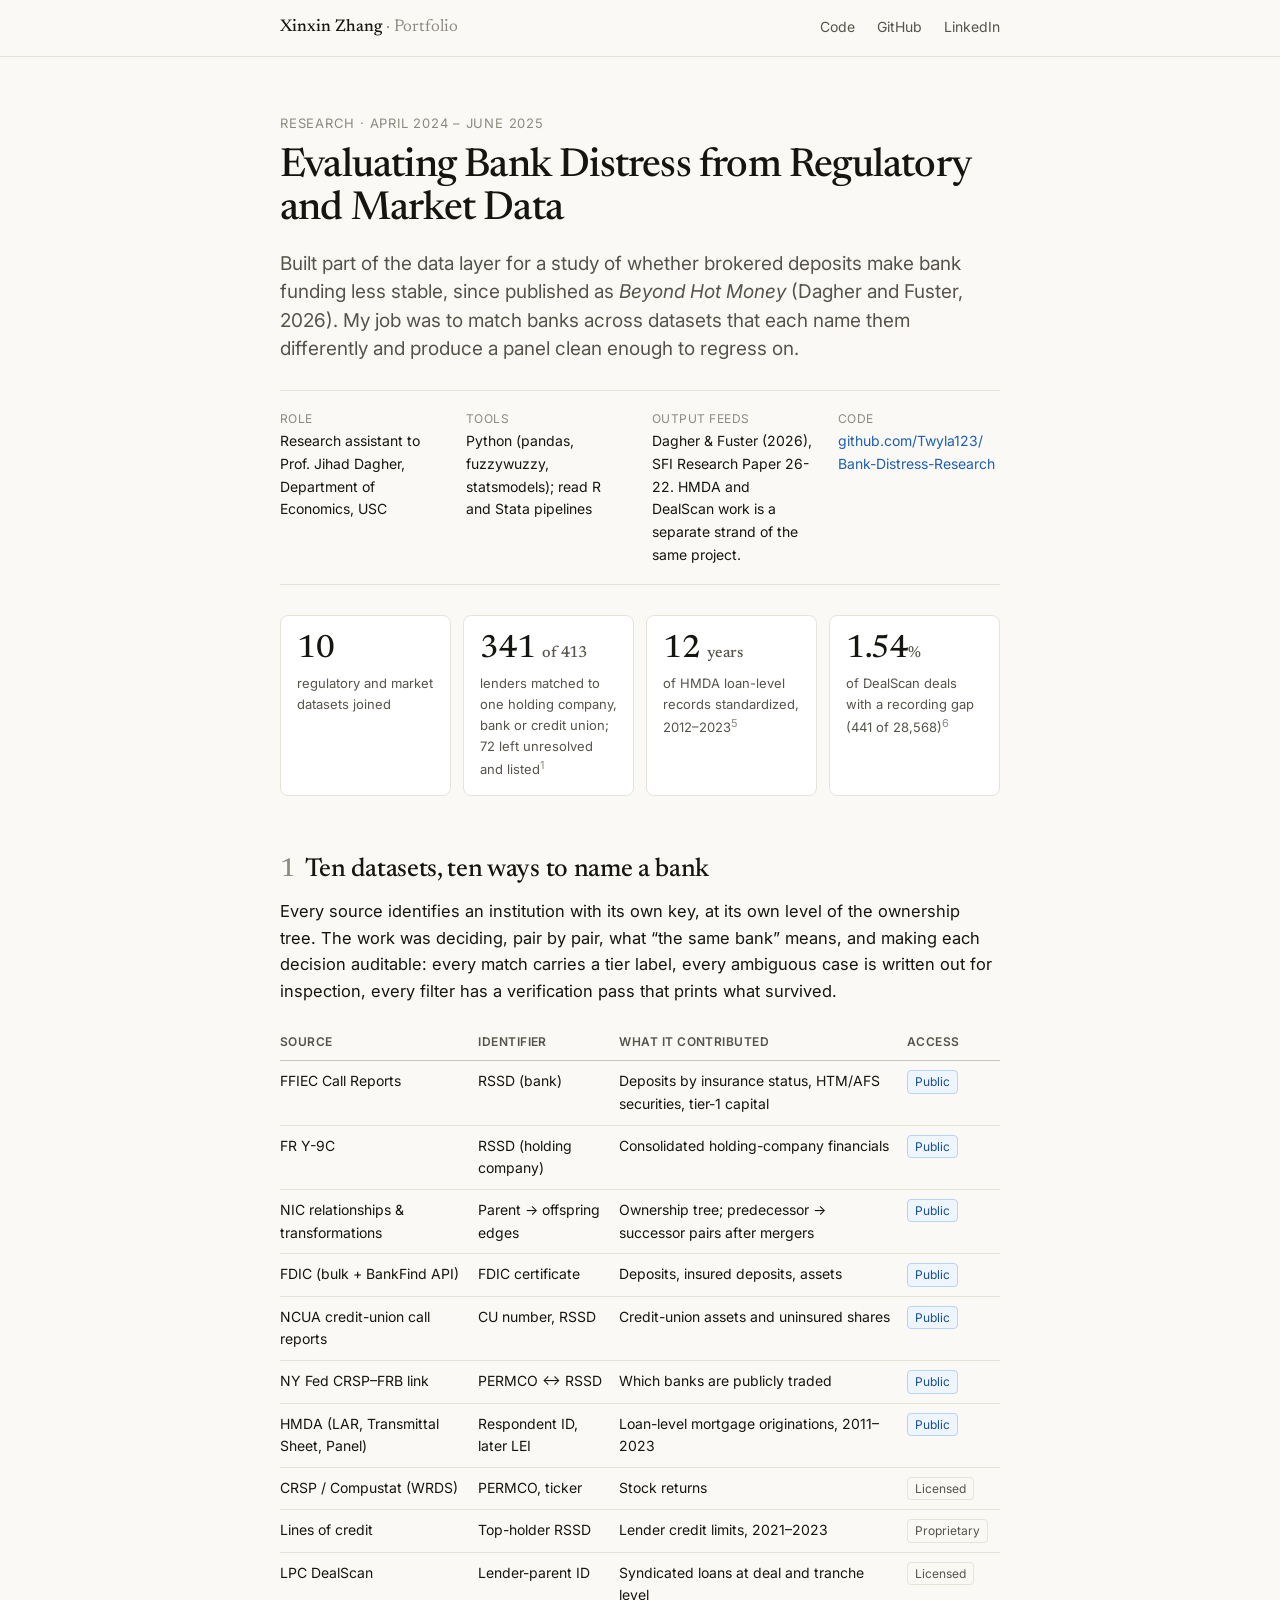
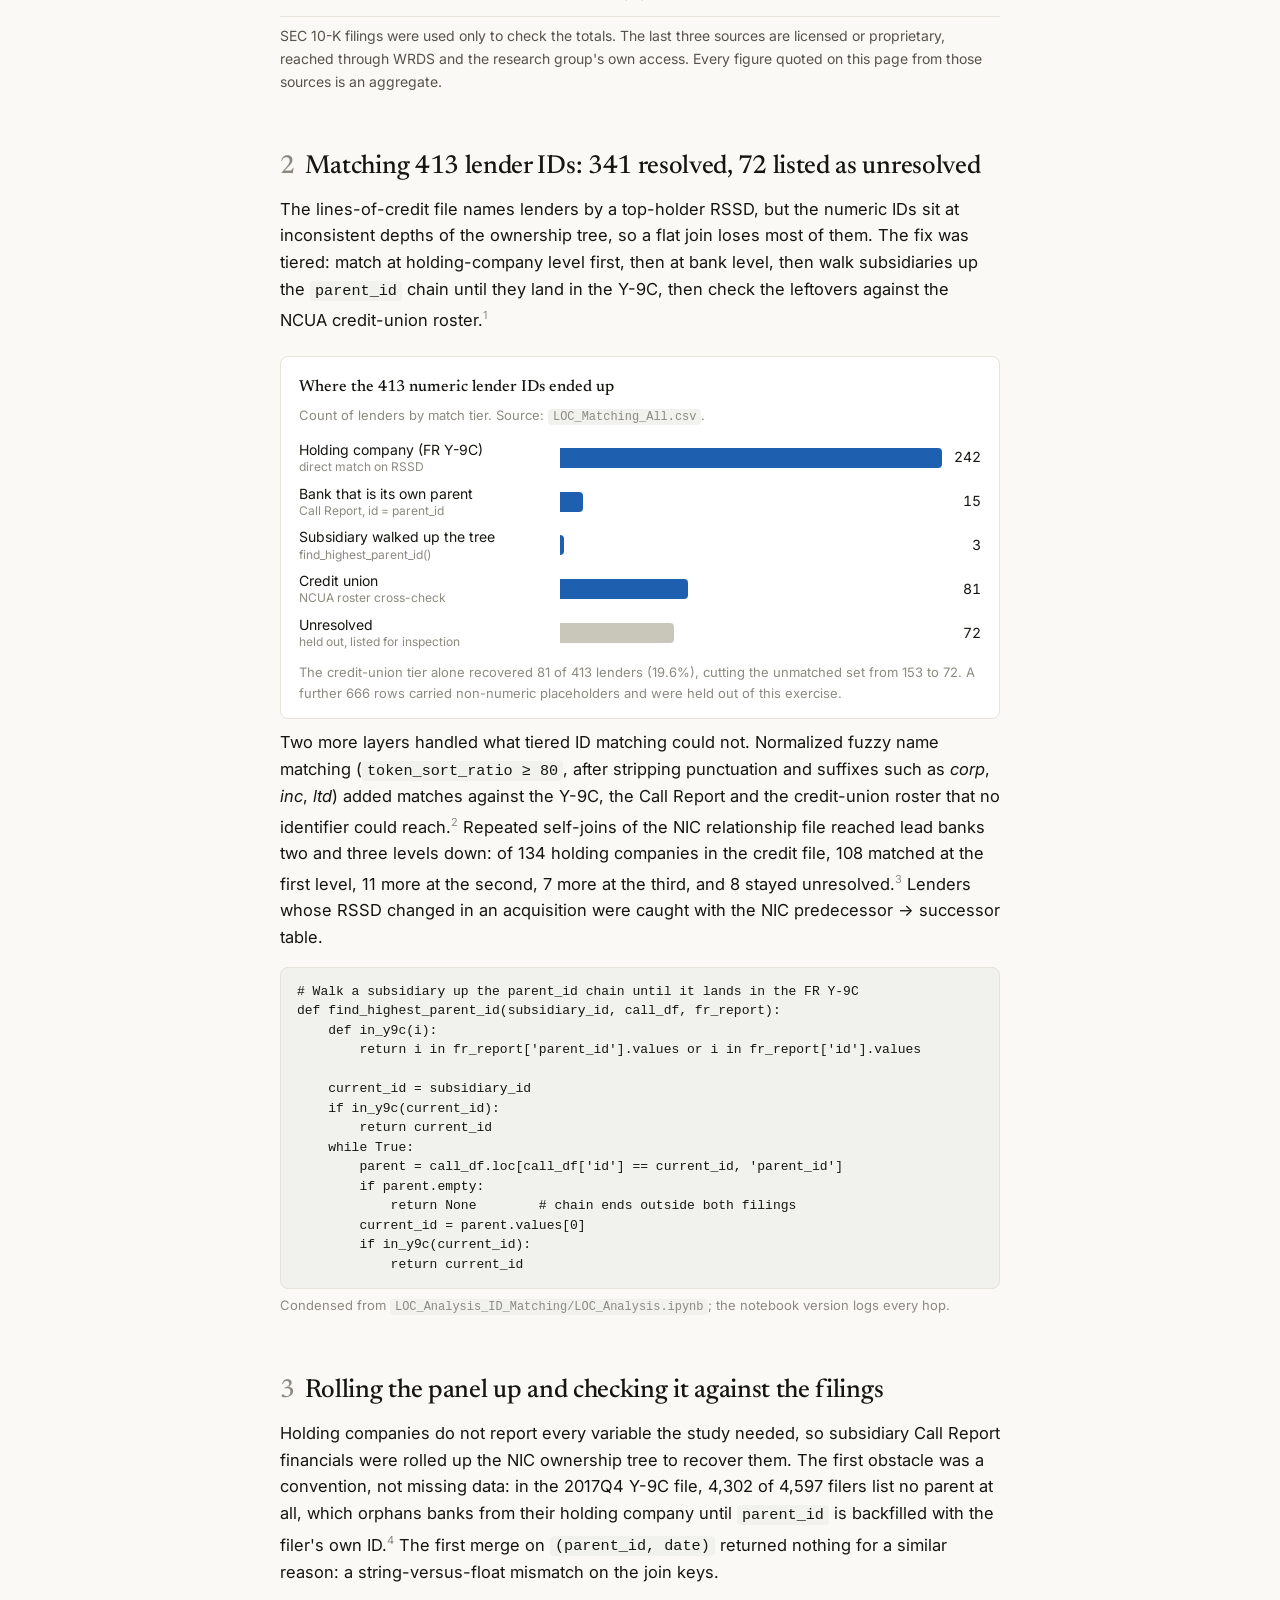
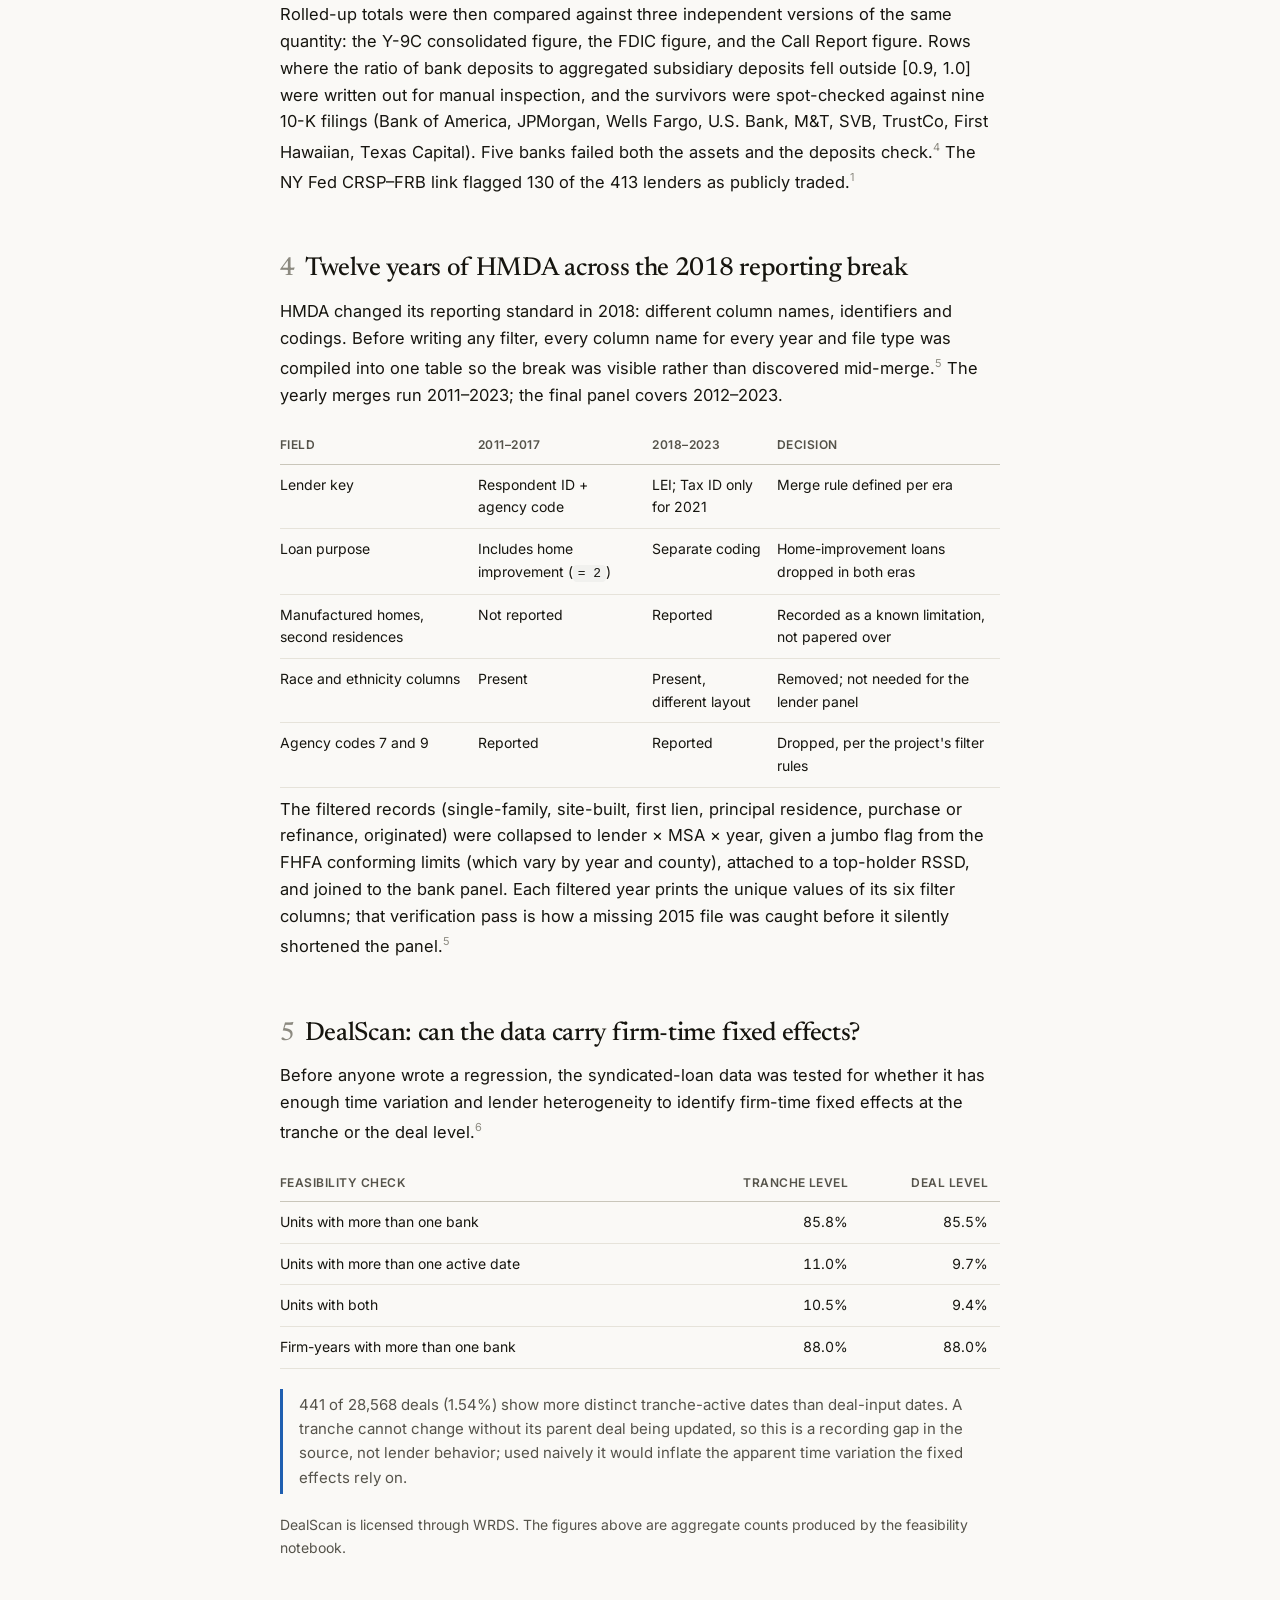
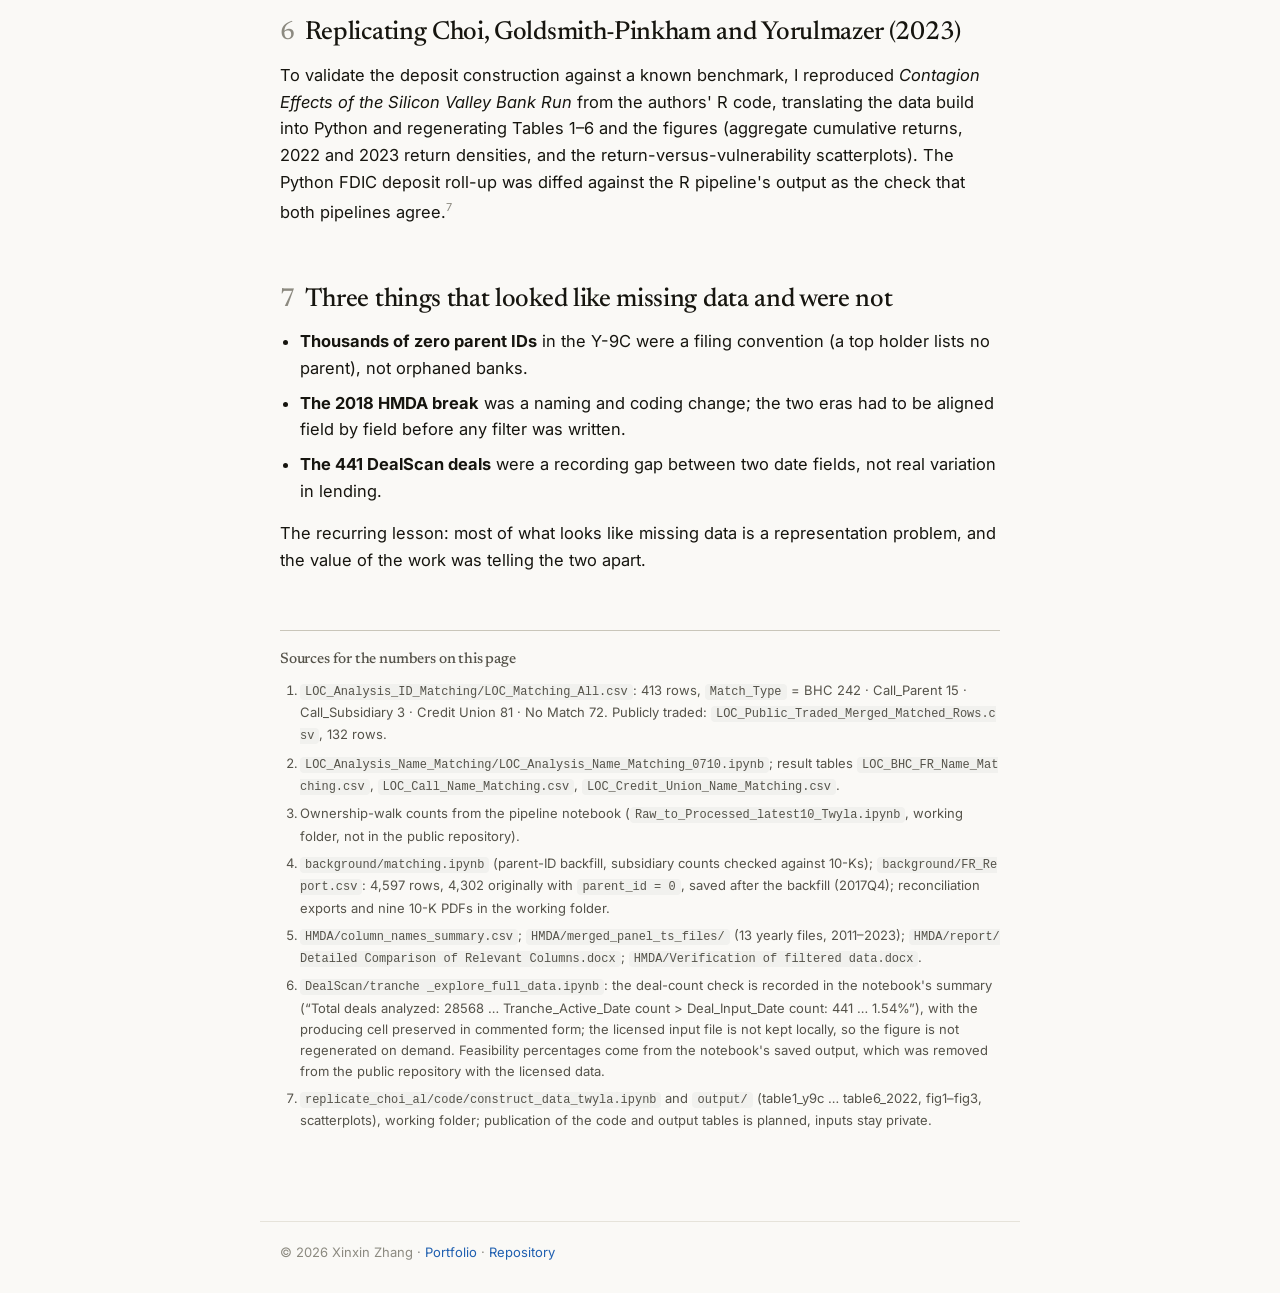
==== commit f620d3f2: "Correct project details and let long links wrap on phones" ====
--- a/projects/bank-distress.html
+++ b/projects/bank-distress.html
@@ -64,7 +64,7 @@
       font-size: 14px;
     }
     .meta dt { color: var(--muted); font-size: 12px; letter-spacing: .04em; text-transform: uppercase; margin-bottom: 2px; }
-    .meta dd { margin: 0; color: var(--ink); }
+    .meta dd { margin: 0; color: var(--ink); overflow-wrap: anywhere; }
 
     /* Stat tiles */
     .stats { display: grid; grid-template-columns: repeat(auto-fit, minmax(150px, 1fr)); gap: 12px; margin: 30px 0 10px; }
@@ -158,13 +158,13 @@
   <main>
     <p class="eyebrow">Research · April 2024 – June 2025</p>
     <h1>Evaluating Bank Distress from Regulatory and Market Data</h1>
-    <p class="dek">Built part of the data layer for a study of whether brokered deposits make bank funding less stable, since published as <em>Beyond Hot Money</em> (Dagher and Fuster, 2026). My job was to take ten U.S. banking datasets that each name a bank differently, resolve them to one identity per institution, and produce a panel clean enough to regress on.</p>
+    <p class="dek">Built part of the data layer for a study of whether brokered deposits make bank funding less stable, since published as <em>Beyond Hot Money</em> (Dagher and Fuster, 2026). My job was to match banks across datasets that each name them differently and produce a panel clean enough to regress on.</p>
 
     <dl class="meta">
       <div><dt>Role</dt><dd>Research assistant to Prof. Jihad Dagher, Department of Economics, USC</dd></div>
       <div><dt>Tools</dt><dd>Python (pandas, fuzzywuzzy, statsmodels); read R and Stata pipelines</dd></div>
       <div><dt>Output feeds</dt><dd>Dagher &amp; Fuster (2026), SFI Research Paper 26-22. HMDA and DealScan work is a separate strand of the same project.</dd></div>
-      <div><dt>Code</dt><dd><a href="https://github.com/Twyla123/Bank-Distress-Research" target="_blank" rel="noopener">github.com/Twyla123/Bank-Distress-Research</a></dd></div>
+      <div><dt>Code</dt><dd><a href="https://github.com/Twyla123/Bank-Distress-Research" target="_blank" rel="noopener">github.com/Twyla123/<wbr>Bank-Distress-Research</a></dd></div>
     </dl>
 
     <div class="stats">
@@ -174,7 +174,7 @@
       <div class="stat"><div class="v">1.54<small>%</small></div><div class="l">of DealScan deals with a recording gap (441 of 28,568)<sup><a href="#s6">6</a></sup></div></div>
     </div>
 
-    <h2><span class="n">1</span>Ten sources, ten ways to name a bank</h2>
+    <h2><span class="n">1</span>Ten datasets, ten ways to name a bank</h2>
     <p>Every source identifies an institution with its own key, at its own level of the ownership tree. The work was deciding, pair by pair, what “the same bank” means, and making each decision auditable: every match carries a tier label, every ambiguous case is written out for inspection, every filter has a verification pass that prints what survived.</p>
     <div class="tbl-wrap">
       <table>
@@ -187,16 +187,15 @@
           <tr><td>NCUA credit-union call reports</td><td>CU number, RSSD</td><td>Credit-union assets and uninsured shares</td><td><span class="tag pub">Public</span></td></tr>
           <tr><td>NY Fed CRSP–FRB link</td><td>PERMCO ↔ RSSD</td><td>Which banks are publicly traded</td><td><span class="tag pub">Public</span></td></tr>
           <tr><td>HMDA (LAR, Transmittal Sheet, Panel)</td><td>Respondent ID, later LEI</td><td>Loan-level mortgage originations, 2011–2023</td><td><span class="tag pub">Public</span></td></tr>
-          <tr><td>SEC 10-K filings</td><td>Company name</td><td>Hand validation of constructed totals</td><td><span class="tag pub">Public</span></td></tr>
           <tr><td>CRSP / Compustat (WRDS)</td><td>PERMCO, ticker</td><td>Stock returns</td><td><span class="tag">Licensed</span></td></tr>
           <tr><td>Lines of credit</td><td>Top-holder RSSD</td><td>Lender credit limits, 2021–2023</td><td><span class="tag">Proprietary</span></td></tr>
           <tr><td>LPC DealScan</td><td>Lender-parent ID</td><td>Syndicated loans at deal and tranche level</td><td><span class="tag">Licensed</span></td></tr>
         </tbody>
       </table>
     </div>
-    <p class="note">The last three sources are licensed or proprietary, reached through WRDS and the research group's own access. Every figure quoted on this page from those sources is an aggregate.</p>
-
-    <h2><span class="n">2</span>Resolving 413 lender IDs to one institution each</h2>
+    <p class="note">SEC 10-K filings were used only to check the totals. The last three sources are licensed or proprietary, reached through WRDS and the research group's own access. Every figure quoted on this page from those sources is an aggregate.</p>
+
+    <h2><span class="n">2</span>Matching 413 lender IDs: 341 resolved, 72 listed as unresolved</h2>
     <p>The lines-of-credit file names lenders by a top-holder RSSD, but the numeric IDs sit at inconsistent depths of the ownership tree, so a flat join loses most of them. The fix was tiered: match at holding-company level first, then at bank level, then walk subsidiaries up the <code>parent_id</code> chain until they land in the Y-9C, then check the leftovers against the NCUA credit-union roster.<sup><a href="#s1">1</a></sup></p>
 
     <figure>
@@ -233,10 +232,10 @@
 
     <h2><span class="n">3</span>Rolling the panel up and checking it against the filings</h2>
     <p>Holding companies do not report every variable the study needed, so subsidiary Call Report financials were rolled up the NIC ownership tree to recover them. The first obstacle was a convention, not missing data: in the 2017Q4 Y-9C file, 4,302 of 4,597 filers list no parent at all, which orphans banks from their holding company until <code>parent_id</code> is backfilled with the filer's own ID.<sup><a href="#s4">4</a></sup> The first merge on <code>(parent_id, date)</code> returned nothing for a similar reason: a string-versus-float mismatch on the join keys.</p>
-    <p>Rolled-up totals were then compared against three independent versions of the same quantity: the Y-9C consolidated figure, the FDIC figure, and the Call Report figure. Rows where the ratio of bank deposits to aggregated subsidiary deposits fell outside [0.9, 1.0] were written out for manual inspection, and the survivors were spot-checked against nine 2022 10-K filings (Bank of America, JPMorgan, Wells Fargo, U.S. Bank, M&amp;T, SVB, TrustCo, Bank of Hawaii, Texas Capital). Five banks failed both the assets and the deposits check.<sup><a href="#s4">4</a></sup> The NY Fed CRSP–FRB link flagged 132 of the 413 lenders as publicly traded.<sup><a href="#s1">1</a></sup></p>
+    <p>Rolled-up totals were then compared against three independent versions of the same quantity: the Y-9C consolidated figure, the FDIC figure, and the Call Report figure. Rows where the ratio of bank deposits to aggregated subsidiary deposits fell outside [0.9, 1.0] were written out for manual inspection, and the survivors were spot-checked against nine 10-K filings (Bank of America, JPMorgan, Wells Fargo, U.S. Bank, M&amp;T, SVB, TrustCo, First Hawaiian, Texas Capital). Five banks failed both the assets and the deposits check.<sup><a href="#s4">4</a></sup> The NY Fed CRSP–FRB link flagged 130 of the 413 lenders as publicly traded.<sup><a href="#s1">1</a></sup></p>
 
     <h2><span class="n">4</span>Twelve years of HMDA across the 2018 reporting break</h2>
-    <p>HMDA changed its reporting standard in 2018: different column names, identifiers and codings. Before writing any filter, every column name for every year and file type was compiled into one table so the break was visible rather than discovered mid-merge.<sup><a href="#s5">5</a></sup></p>
+    <p>HMDA changed its reporting standard in 2018: different column names, identifiers and codings. Before writing any filter, every column name for every year and file type was compiled into one table so the break was visible rather than discovered mid-merge.<sup><a href="#s5">5</a></sup> The yearly merges run 2011–2023; the final panel covers 2012–2023.</p>
     <div class="tbl-wrap">
       <table>
         <thead><tr><th>Field</th><th>2011–2017</th><th>2018–2023</th><th>Decision</th></tr></thead>
@@ -245,7 +244,7 @@
           <tr><td>Loan purpose</td><td>Includes home improvement (<code>= 2</code>)</td><td>Separate coding</td><td>Home-improvement loans dropped in both eras</td></tr>
           <tr><td>Manufactured homes, second residences</td><td>Not reported</td><td>Reported</td><td>Recorded as a known limitation, not papered over</td></tr>
           <tr><td>Race and ethnicity columns</td><td>Present</td><td>Present, different layout</td><td>Removed; not needed for the lender panel</td></tr>
-          <tr><td>Agency codes 7 and 9</td><td>Non-bank regulators</td><td>Same</td><td>Dropped so the panel stays bank-only</td></tr>
+          <tr><td>Agency codes 7 and 9</td><td>Reported</td><td>Reported</td><td>Dropped, per the project's filter rules</td></tr>
         </tbody>
       </table>
     </div>
@@ -264,11 +263,11 @@
         </tbody>
       </table>
     </div>
-    <div class="callout">441 of 28,568 deals (1.54%) show more distinct tranche-active dates than deal-input dates. A tranche cannot change without its parent deal being updated, so this is a recording gap in the source, not lender behaviour; used naively it would inflate the apparent time variation the fixed effects rely on.</div>
+    <div class="callout">441 of 28,568 deals (1.54%) show more distinct tranche-active dates than deal-input dates. A tranche cannot change without its parent deal being updated, so this is a recording gap in the source, not lender behavior; used naively it would inflate the apparent time variation the fixed effects rely on.</div>
     <p class="note">DealScan is licensed through WRDS. The figures above are aggregate counts produced by the feasibility notebook.</p>
 
     <h2><span class="n">6</span>Replicating Choi, Goldsmith-Pinkham and Yorulmazer (2023)</h2>
-    <p>To validate the deposit construction against a known benchmark, I reproduced <em>Contagion Effects of the Silicon Valley Bank Run</em> from the authors' R code, translating the data build into Python and regenerating Tables 1–6 and the figures (aggregate cumulative returns, 2022 and 2023 return densities, and the return-versus-vulnerability scatterplots). The Python FDIC deposit roll-up was diffed against the authors' R output file as the check that both pipelines agree.<sup><a href="#s7">7</a></sup></p>
+    <p>To validate the deposit construction against a known benchmark, I reproduced <em>Contagion Effects of the Silicon Valley Bank Run</em> from the authors' R code, translating the data build into Python and regenerating Tables 1–6 and the figures (aggregate cumulative returns, 2022 and 2023 return densities, and the return-versus-vulnerability scatterplots). The Python FDIC deposit roll-up was diffed against the R pipeline's output as the check that both pipelines agree.<sup><a href="#s7">7</a></sup></p>
 
     <h2><span class="n">7</span>Three things that looked like missing data and were not</h2>
     <ul class="tight">
@@ -276,7 +275,7 @@
       <li><strong>The 2018 HMDA break</strong> was a naming and coding change; the two eras had to be aligned field by field before any filter was written.</li>
       <li><strong>The 441 DealScan deals</strong> were a recording gap between two date fields, not real variation in lending.</li>
     </ul>
-    <p>The recurring lesson across all four datasets: most of what looks like missing data is a representation problem, and the value of the work was telling the two apart.</p>
+    <p>The recurring lesson: most of what looks like missing data is a representation problem, and the value of the work was telling the two apart.</p>
 
     <section class="sources" id="sources">
       <h2>Sources for the numbers on this page</h2>
@@ -284,9 +283,9 @@
         <li id="s1"><code>LOC_Analysis_ID_Matching/LOC_Matching_All.csv</code>: 413 rows, <code>Match_Type</code> = BHC 242 · Call_Parent 15 · Call_Subsidiary 3 · Credit Union 81 · No Match 72. Publicly traded: <code>LOC_Public_Traded_Merged_Matched_Rows.csv</code>, 132 rows.</li>
         <li id="s2"><code>LOC_Analysis_Name_Matching/LOC_Analysis_Name_Matching_0710.ipynb</code>; result tables <code>LOC_BHC_FR_Name_Matching.csv</code>, <code>LOC_Call_Name_Matching.csv</code>, <code>LOC_Credit_Union_Name_Matching.csv</code>.</li>
         <li id="s3">Ownership-walk counts from the pipeline notebook (<code>Raw_to_Processed_latest10_Twyla.ipynb</code>, working folder, not in the public repository).</li>
-        <li id="s4"><code>background/matching.ipynb</code> (parent-ID backfill, subsidiary counts checked against 10-Ks); <code>background/FR_Report.csv</code>: 4,597 rows, 4,302 with <code>parent_id = 0</code> (2017Q4); reconciliation exports and nine 10-K PDFs in the working folder.</li>
+        <li id="s4"><code>background/matching.ipynb</code> (parent-ID backfill, subsidiary counts checked against 10-Ks); <code>background/FR_Report.csv</code>: 4,597 rows, 4,302 originally with <code>parent_id = 0</code>, saved after the backfill (2017Q4); reconciliation exports and nine 10-K PDFs in the working folder.</li>
         <li id="s5"><code>HMDA/column_names_summary.csv</code>; <code>HMDA/merged_panel_ts_files/</code> (13 yearly files, 2011–2023); <code>HMDA/report/Detailed Comparison of Relevant Columns.docx</code>; <code>HMDA/Verification of filtered data.docx</code>.</li>
-        <li id="s6"><code>DealScan/tranche _explore_full_data.ipynb</code>: the deal-count check is recorded in the notebook's summary (“Total deals analyzed: 28568 … Tranche_Active_Date count &gt; Deal_Input_Date count: 441 … 1.54%”), with the producing cell preserved in commented form; the licensed input file is not kept locally, so the figure is not regenerated on demand. Feasibility percentages are from the same notebook's saved output.</li>
+        <li id="s6"><code>DealScan/tranche _explore_full_data.ipynb</code>: the deal-count check is recorded in the notebook's summary (“Total deals analyzed: 28568 … Tranche_Active_Date count &gt; Deal_Input_Date count: 441 … 1.54%”), with the producing cell preserved in commented form; the licensed input file is not kept locally, so the figure is not regenerated on demand. Feasibility percentages come from the notebook's saved output, which was removed from the public repository with the licensed data.</li>
         <li id="s7"><code>replicate_choi_al/code/construct_data_twyla.ipynb</code> and <code>output/</code> (table1_y9c … table6_2022, fig1–fig3, scatterplots), working folder; publication of the code and output tables is planned, inputs stay private.</li>
       </ol>
     </section>
